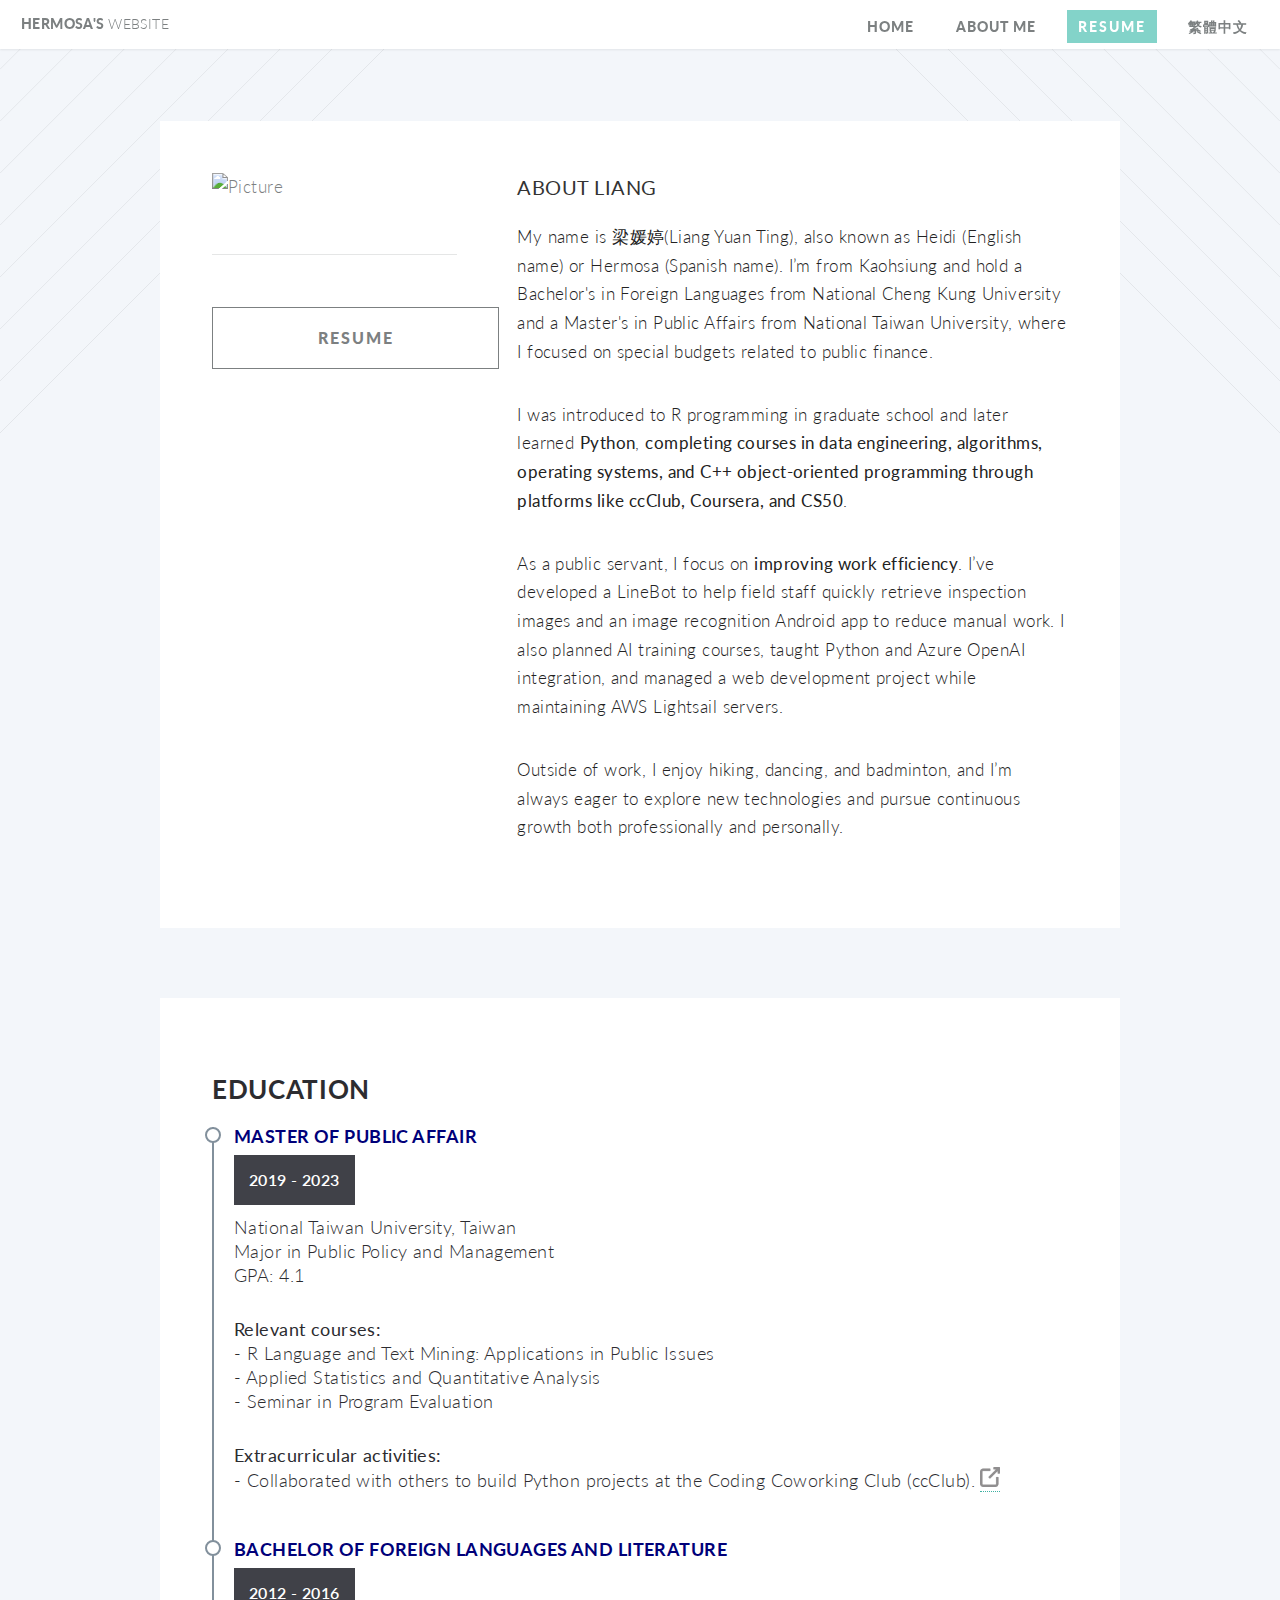
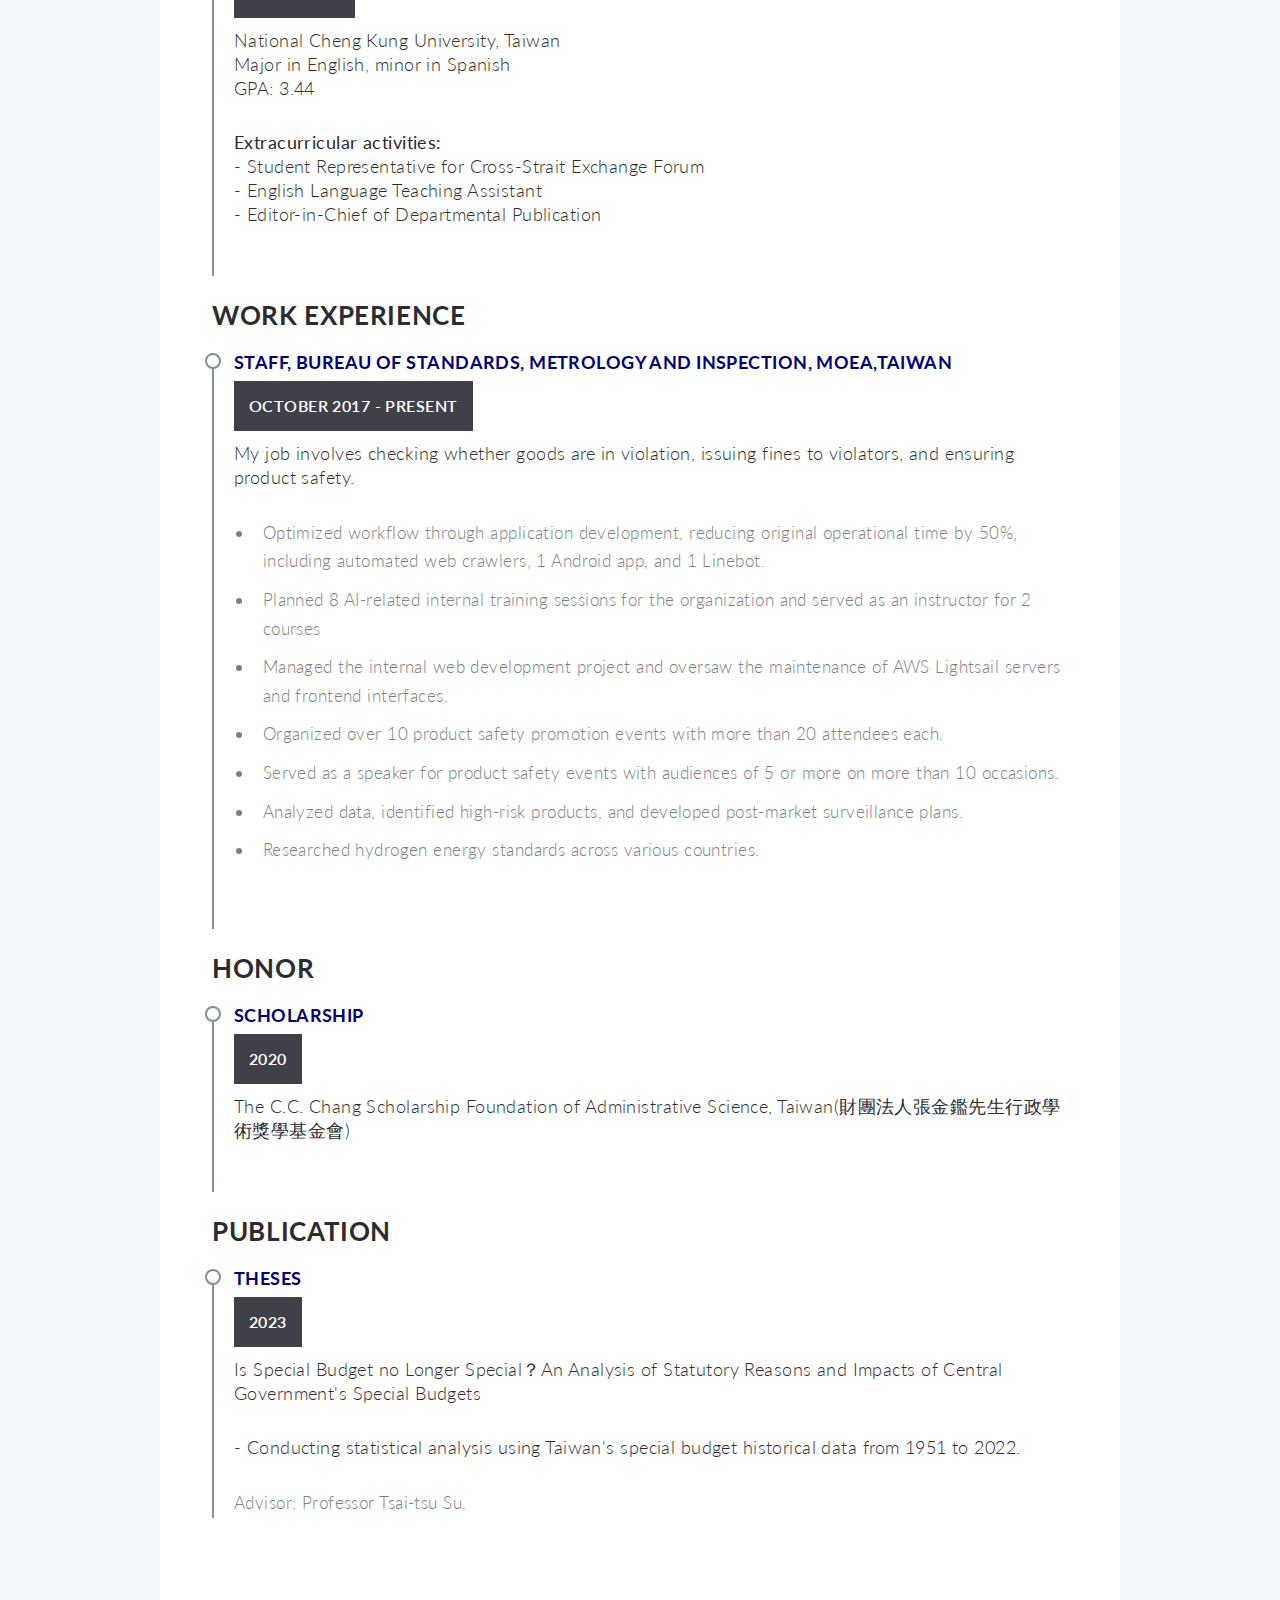
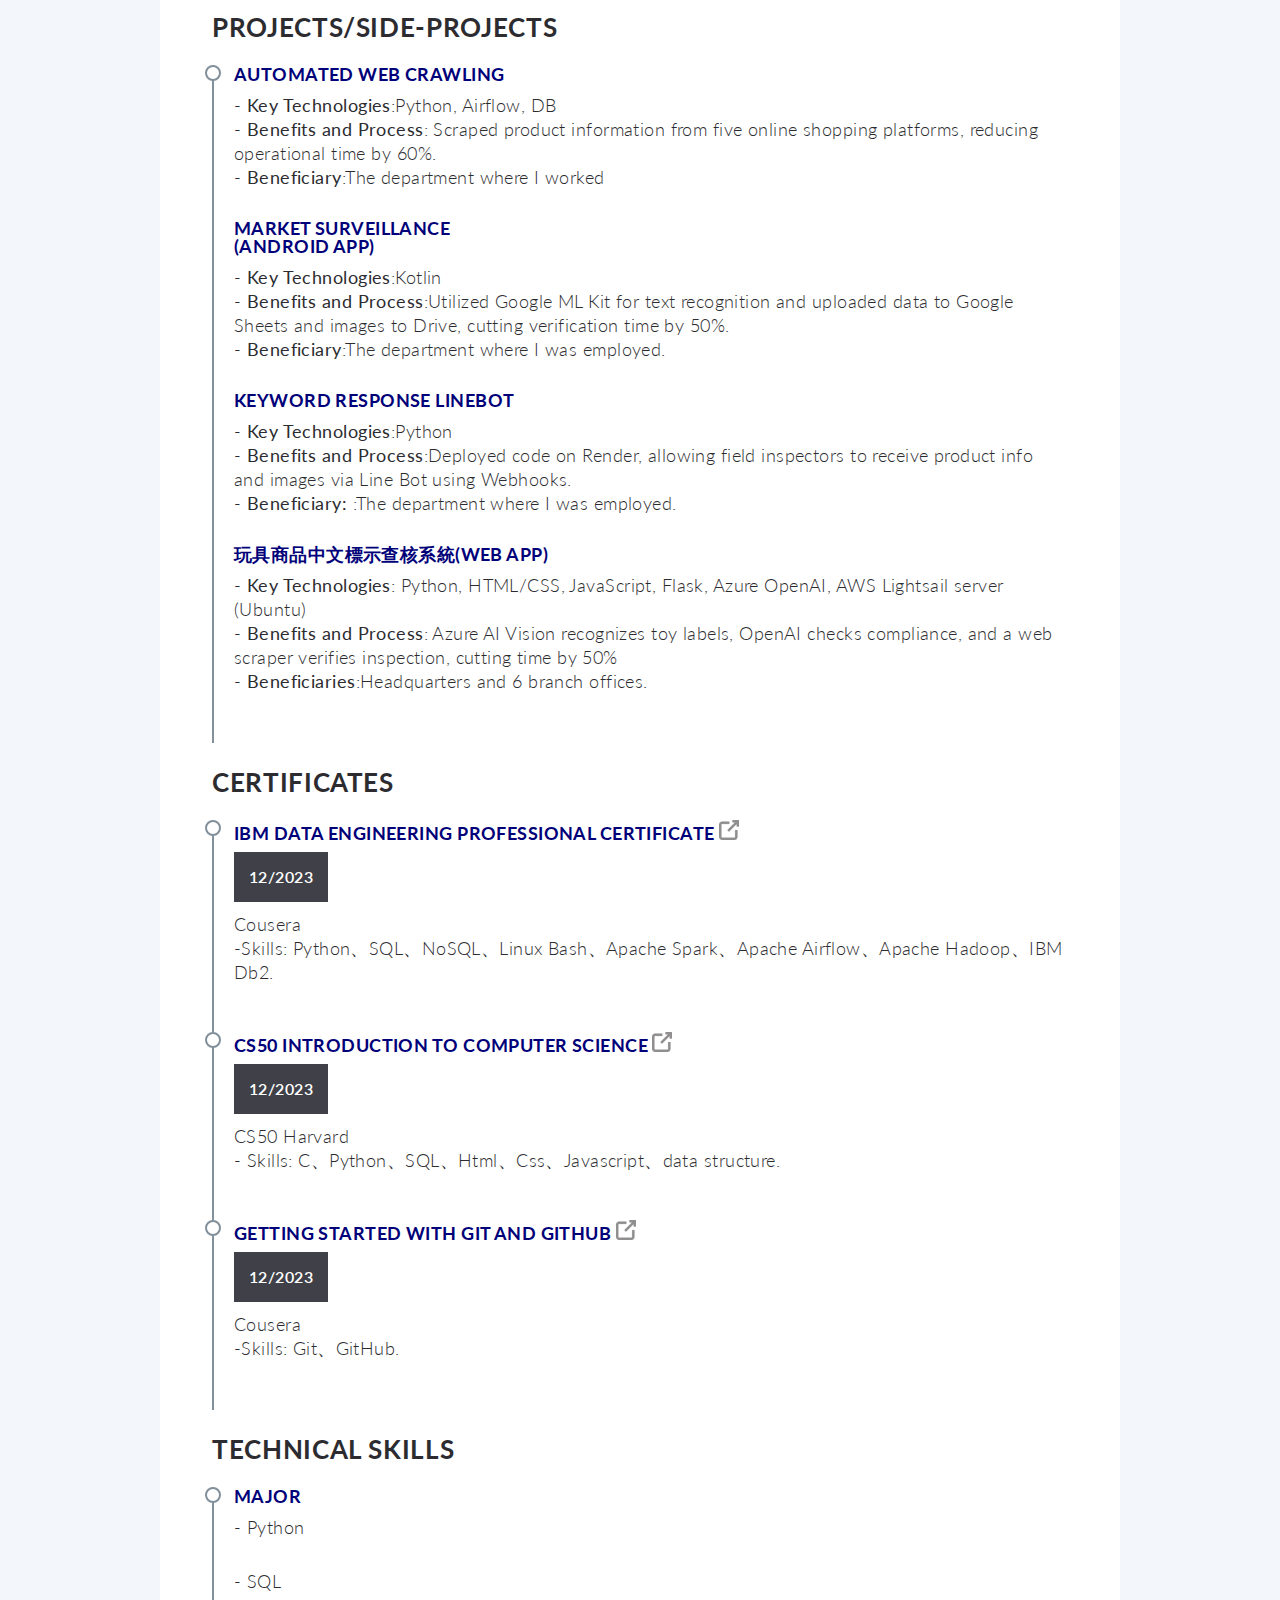
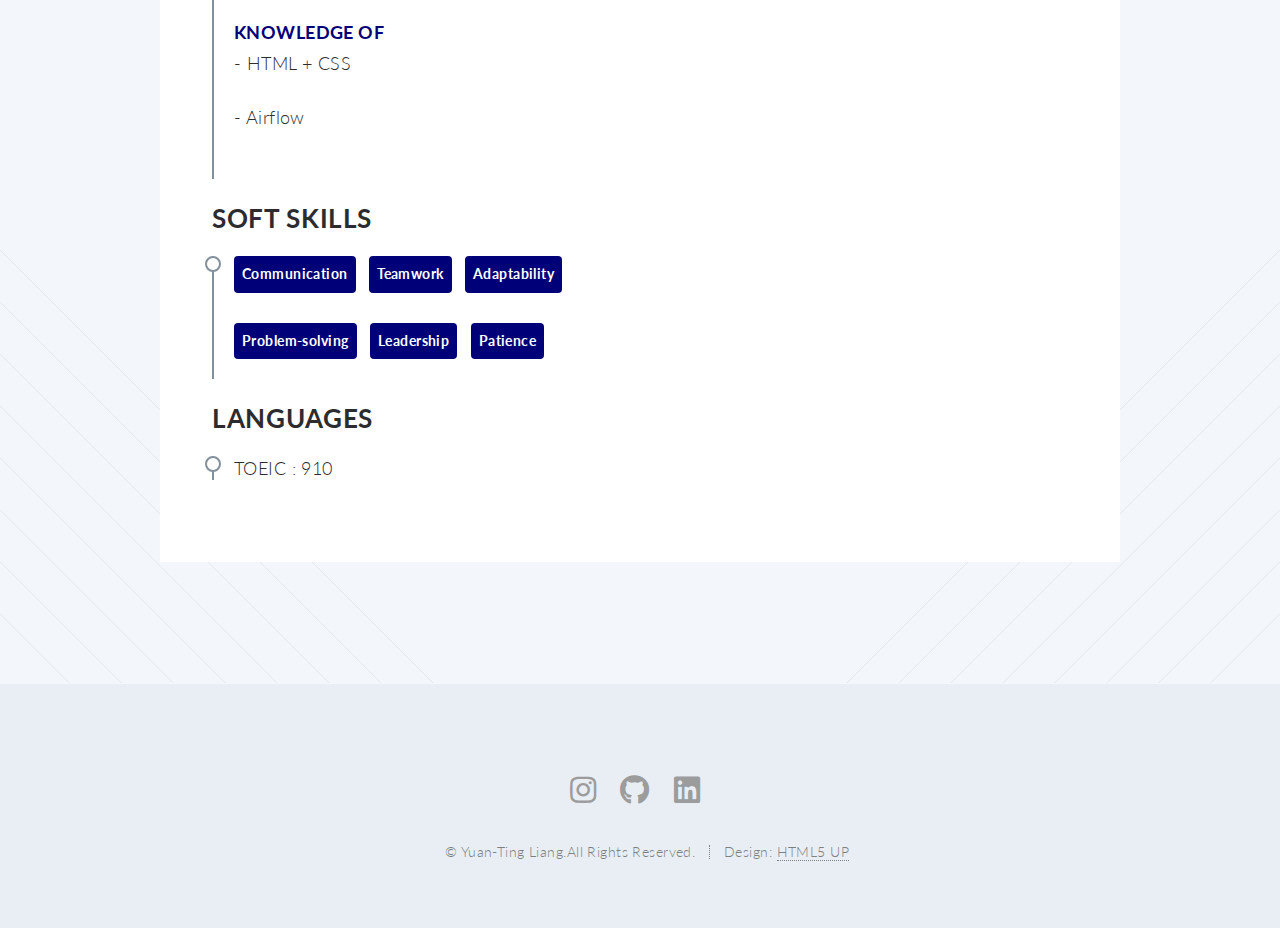
==== about.html @ a243ea82 "Update about.html" ====
<!DOCTYPE HTML>
<!--
	Twenty by HTML5 UP
	html5up.net | @ajlkn
	Free for personal and commercial use under the CCA 3.0 license (html5up.net/license)
-->
<html>
	<head>
		<!-- skill 排版 -->
		<link href="https://cdn.jsdelivr.net/npm/bootstrap@5.2.3/dist/css/bootstrap.min.css" rel="stylesheet" integrity="sha384-rbsA2VBKQhggwzxH7pPCaAqO46MgnOM80zW1RWuH61DGLwZJEdK2Kadq2F9CUG65" crossorigin="anonymous">

		<title>About Me</title>
		<meta charset="utf-8" />
		<meta name="viewport" content="width=device-width, initial-scale=1, user-scalable=no" />
		<link rel="stylesheet" href="css\main.css" />
		<noscript><link rel="stylesheet" href="css\noscript.css" /></noscript>
	</head>
	<body class="left-sidebar is-preload">
		<div id="page-wrapper">

			<!-- Header -->
				<header id="header">
					<h1 id="logo"><a href="index.html">Hermosa's <span>Website</span></a></h1>
					<nav id="nav">
						<ul>
							<li class="current"><a href="index.html">Home</a></li>
							<li class="current"><a href="about.html">About me</a></li>
							<li><a href="https://drive.google.com/file/d/1trZoWwN_gkh9sZywXfhdvN0eL5vQ9eSN/view?usp=sharing" class="button primary">Resume</a></li>
							<li class="current"><a href="about_ch.html">繁體中文</a></li>
						</ul>
					</nav>
				</header>

			<!-- Main -->
				<article id="main">

					<!-- <header class="special container">
						<h2><strong>About Liang</strong></h2>
					</header> -->

					<!-- One -->
						<section class="wrapper style4 container">

							<div class="row gtr-150">
								<div class="col-4 col-12-narrower">

									<!-- Sidebar -->
										<div class="sidebar">
											<section>
												<img src="../images/profile_pic_113.jpg" alt="Picture" style="max-width: 100%; max-height: 500px;">

											</section>

											<section>

												<header>
													<h3>
													<a href="https://drive.google.com/file/d/1trZoWwN_gkh9sZywXfhdvN0eL5vQ9eSN/view?usp=sharing" class="button fit scrolly">Resume</a></h3>
												</header>

											</section>
										</div>

								</div>
								<div class="col-8 col-12-narrower imp-narrower">

									<!-- Content -->
										<div class="content">
											<section>

												<header>
													<h3 style="color: #333;"><strong>About Liang</strong></h3>
												</header>
												<p style="color: #222;">My name is 梁媛婷(Liang Yuan Ting), also known as Heidi (English name) or Hermosa (Spanish name). I’m from Kaohsiung and hold a Bachelor's in Foreign Languages from National Cheng Kung University and a Master's in Public Affairs from National Taiwan University, where I focused on special budgets related to public finance.</p>

    												<p style="color: #222;">I was introduced to R programming in graduate school and later learned <b>Python</b>, <b>completing courses in data engineering, algorithms, operating systems, and C++ object-oriented programming through platforms like ccClub, Coursera, and CS50</b>.</p>

    												<p style="color: #222;">As a public servant, I focus on <b>improving work efficiency</b>. I’ve developed a LineBot to help field staff quickly retrieve inspection images and an image recognition Android app to reduce manual work. I also planned AI training courses, taught Python and Azure OpenAI integration, and managed a web development project while maintaining AWS Lightsail servers.</p>

    												<p style="color: #222;">Outside of work, I enjoy hiking, dancing, and badminton, and I’m always eager to explore new technologies and pursue continuous growth both professionally and personally.</p>
											</section>
										</div>

								</div>
							</div>
						</section>

					<!-- Two -->
					<section class="wrapper style4 container" id="resume">
						<section id="resume" class="resume">
						<div class="container">
							<div class="row">
							   <div class="col-lg-6">
								 <h3 class="resume-title">Education</h3>
								 <div class="resume-item">
								   <h4>Master of Public Affair</h4>
								   <h5>2019 - 2023</h5>
								   <p>National Taiwan University, Taiwan<br>
								   Major in Public Policy and Management<br>
								   GPA: 4.1</p>
								   <p><strong>Relevant courses:</strong><br>
								   - R Language and Text Mining: Applications in Public Issues<br>
								   - Applied Statistics and Quantitative Analysis<br>
								   - Seminar in Program Evaluation<br></p>
								   <p><strong>Extracurricular activities:</strong><br>
									- Collaborated with others to build Python projects at the Coding Coworking Club (ccClub).
									<a href="https://www.youtube.com/watch?v=vKMkvDKEYQc">
										<img src="../images/link.png" alt="link_to_youtube" style="width: 20px; opacity: 0.5;">
									</a>

									</p>
								 </div>
								 <div class="resume-item">
								   <h4>Bachelor of Foreign Languages and Literature</h4>
								   <h5>2012 - 2016</h5>
								   <p>National Cheng Kung University, Taiwan<br>
								   Major in English, minor in Spanish<br>
								   GPA: 3.44</p>
								   <p><strong>Extracurricular activities:</strong><br>
									- Student Representative for Cross-Strait Exchange Forum<br>
									- English Language Teaching Assistant <br>
									- Editor-in-Chief of Departmental Publication<br></p>
								 </div>

								 <h3 class="resume-title">Work Experience</h3>
								 <div class="resume-item pb-0">
								   <h4>Staff, Bureau of Standards, Metrology and Inspection, MOEA,Taiwan</h4>
								   <h5>October 2017 - Present</h5>
								   <p>My job involves checking whether goods are in violation, issuing fines to violators, and ensuring product safety.</p>
								   <p>
								   <ul>
									 <li>Optimized workflow through application development, reducing original operational time by 50%, including automated web crawlers, 1 Android app, and 1 Linebot.</li>
									 <li>Planned 8 AI-related internal training sessions for the organization and served as an instructor for 2 courses</li>
									 <li>Managed the internal web development project and oversaw the maintenance of AWS Lightsail servers and frontend interfaces.</li>
									 <li>Organized over 10 product safety promotion events with more than 20 attendees each.</li>
									 <li>Served as a speaker for product safety events with audiences of 5 or more on more than 10 occasions.</li>
									 <li>Analyzed data, identified high-risk products, and developed post-market surveillance plans.</li>
									 <li>Researched hydrogen energy standards across various countries.</li>
								   </ul>
									</p>
								 </div>

								   <h3 class="resume-title">Honor</h3>
								   <div class="resume-item">
									 <h4>Scholarship</h4>
									 <h5>2020</h5>
									 <p>The C.C. Chang Scholarship Foundation of Administrative Science, Taiwan(財團法人張金鑑先生行政學術獎學基金會)</p>
								   </div>

								   <h3 class="resume-title">Publication</h3>
								   <div class="resume-item">
									 <h4>Theses</h4>
									 <h5>2023</h5>
									 <p><i></i> Is Special Budget no Longer Special？An Analysis of Statutory Reasons and Impacts of Central Government's Special Budgets</i></p>
									 <p>- Conducting statistical analysis using Taiwan's special budget historical data from 1951 to 2022.
									  <p></p>
									  Advisor: Professor Tsai-tsu Su.
									 </p>
								   </div>

								<!-- right side -->
							   </div>
							   <div class="col-lg-6">
								<h3 class="resume-title">Projects/Side-Projects</h3>
								<div class="resume-item pb-0">
								<!-- project 1 -->
								<h4>Automated Web Crawling</h4>
								<p>- <strong>Key Technologies</strong>:Python, Airflow, DB
									<br>- <strong>Benefits and Process</strong>: Scraped product information from five online shopping platforms, reducing operational time by 60%.</br>
									- <strong>Beneficiary</strong>:The department where I worked</p>
								 <!-- project 2 -->
								<h4>Market Surveillance<br>(Android App)</h4>
								<p>- <strong>Key Technologies</strong>:Kotlin
									<br>- <strong>Benefits and Process</strong>:Utilized Google ML Kit for text recognition and uploaded data to Google Sheets and images to Drive, cutting verification time by 50%.</br>
									- <strong>Beneficiary</strong>:The department where I was employed.</p>
								 <!-- project 3 -->
								<h4>Keyword Response LineBot</h4>
								<p>- <strong>Key Technologies</strong>:Python
									<br>- <strong>Benefits and Process</strong>:Deployed code on Render, allowing field inspectors to receive product info and images via Line Bot using Webhooks.</br>
									- <strong>Beneficiary: </strong>:The department where I was employed.</p>
								 <!-- project 4 -->
								<h4>玩具商品中文標示查核系統(Web App)</h4>
								<p>- <strong>Key Technologies</strong>: Python, HTML/CSS, JavaScript, Flask, Azure OpenAI, AWS Lightsail server (Ubuntu)
								 <br>- <strong>Benefits and Process</strong>: Azure AI Vision recognizes toy labels, OpenAI checks compliance, and a web scraper verifies inspection, cutting time by 50%</br>
								 - <strong>Beneficiaries</strong>:Headquarters and 6 branch offices.</p>
								</div>


								<h3 class="resume-title">Certificates</h3>
								 	<div class="resume-item">
								   		<h4>IBM Data Engineering Professional Certificate
											<a href="https://www.coursera.org/account/accomplishments/specialization/FH9XDWDDJLCM">
												<img src="../images/link.png" alt="link_to_certificate" style="width: 20px; opacity: 0.5;">
											</a>
										</h4>
								   		<h5>12/2023</h5>
								  		<p>Cousera<br>
								   			-Skills: Python、SQL、NoSQL、Linux Bash、Apache Spark、Apache Airflow、Apache Hadoop、IBM Db2.
										</p>
									</div>
									<div class="resume-item">
										<h4>CS50 Introduction to Computer Science
											<a href="https://certificates.cs50.io/09d9a7a4-7100-4024-a27e-1a8d12f6c8bf.pdf?size=letter">
											<img src="../images/link.png" alt="link_to_certificate" style="width: 20px; opacity: 0.5;">
											</a>
										</h4>
								   		<h5>12/2023</h5>
										<p>CS50 Harvard<br>
								   			- Skills: C、Python、SQL、Html、Css、Javascript、data structure.
										</p>
									</div>
									<div class="resume-item">
										<h4>Getting Started with Git and GitHub
											<a href="https://www.coursera.org/account/accomplishments/certificate/J5UL6VPYEXSR">
											<img src="../images/link.png" alt="link_to_certificate" style="width: 20px; opacity: 0.5;">
											</a>
										</h4>
								   		<h5>12/2023</h5>
								   		<p>Cousera<br>
								   			-Skills: Git、GitHub.
										</p>
									</div>


								 <h3 class="resume-title">TECHNICAL SKILLS</h3>
								 <div class="resume-item">
									<h4>Major</h4>
								   	<p>- Python </p>
									<p>- SQL </p>
									<h4>knowledge of </h4>
									<p>- HTML + CSS </p>
									<p>- Airflow </p>
<!-- 								   <p></p>
								   <p><strong>Python</strong></p>

								   <div class="progress">
									 <div class="progress-bar progress-bar-theme" role="progressbar" aria-valuenow="90" aria-valuemin="0" aria-valuemax="100" style="width: 90%;background-color:#000079;">
									   <span>90% Complete</span>
									 </div>
								   </div>
								   <p></p>
								   <p><strong>SQL</strong></p>

								   <div class="progress">
									 <div class="progress-bar progress-bar-theme" role="progressbar" aria-valuenow="80" aria-valuemin="0" aria-valuemax="100" style="width: 80%;background-color:#000079;">
									   <span >80% Complete</span>
									 </div>
								   </div>
								   <p></p>
								   <p><strong>HTML + CSS</strong></p>
								   <div class="progress">
									 <div class="progress-bar progress-bar-theme" role="progressbar" aria-valuenow="60" aria-valuemin="0" aria-valuemax="100" style="width: 60%;background-color:#000079;">
									   <span >60% Complete</span>
									 </div>
								   </div> -->
								 </div>

								 <h3 class="resume-title">SOFT SKILLS</h3>
								 <div class="resume-item">

									<div>
										<span class="trait-tag">Communication</span>
										<span class="trait-tag">Teamwork</span>
										<span class="trait-tag">Adaptability</span>
										<p></p>
										<span class="trait-tag">Problem-solving</span>
										<span class="trait-tag">Leadership</span>
										<span class="trait-tag">Patience</span>
									  </div>
								</div>

								<h3 class="resume-title">Languages</h3>
								<div class="resume-item">


										<p>TOEIC : 910</p>

								 </div>
							 </div>
						   </div>
					</section>
				</section>
				</article>

			<!-- Footer -->
			<footer id="footer">
				<i class="fab fa-square-instagram" style="color: #B197FC;"></i>
				<ul class="icons">
					<li><a href="#" class="icon brands fa-instagram"><span class="label">Instagram</span></a></li>
					<li><a href="https://github.com/micky2428" class="icon brands fa-github"><span class="label">Github</span></a></li>
					<li><a href="https://www.linkedin.com/in/yuan-ting-liang-b96549268/" class="icon brands fa-linkedin"><span class="label">Linkedin</span></a></li>

				</ul>

				<ul class="copyright">
					<li>&copy; Yuan-Ting Liang.All Rights Reserved.</li><li>Design: <a href="http://html5up.net">HTML5 UP</a></li>
				</ul>

			</footer>

		</div>

		<!-- Scripts -->
			<script src="../js/jquery.min.js"></script>
			<script src="../js/jquery.dropotron.min.js"></script>
			<script src="../js/jquery.scrolly.min.js"></script>
			<script src="../js/jquery.scrollgress.min.js"></script>
			<script src="../js/jquery.scrollex.min.js"></script>
			<script src="../js/browser.min.js"></script>
			<script src="../js/breakpoints.min.js"></script>
			<script src="../js/util.js"></script>
			<script src="../js/main.js"></script>

	</body>
</html>
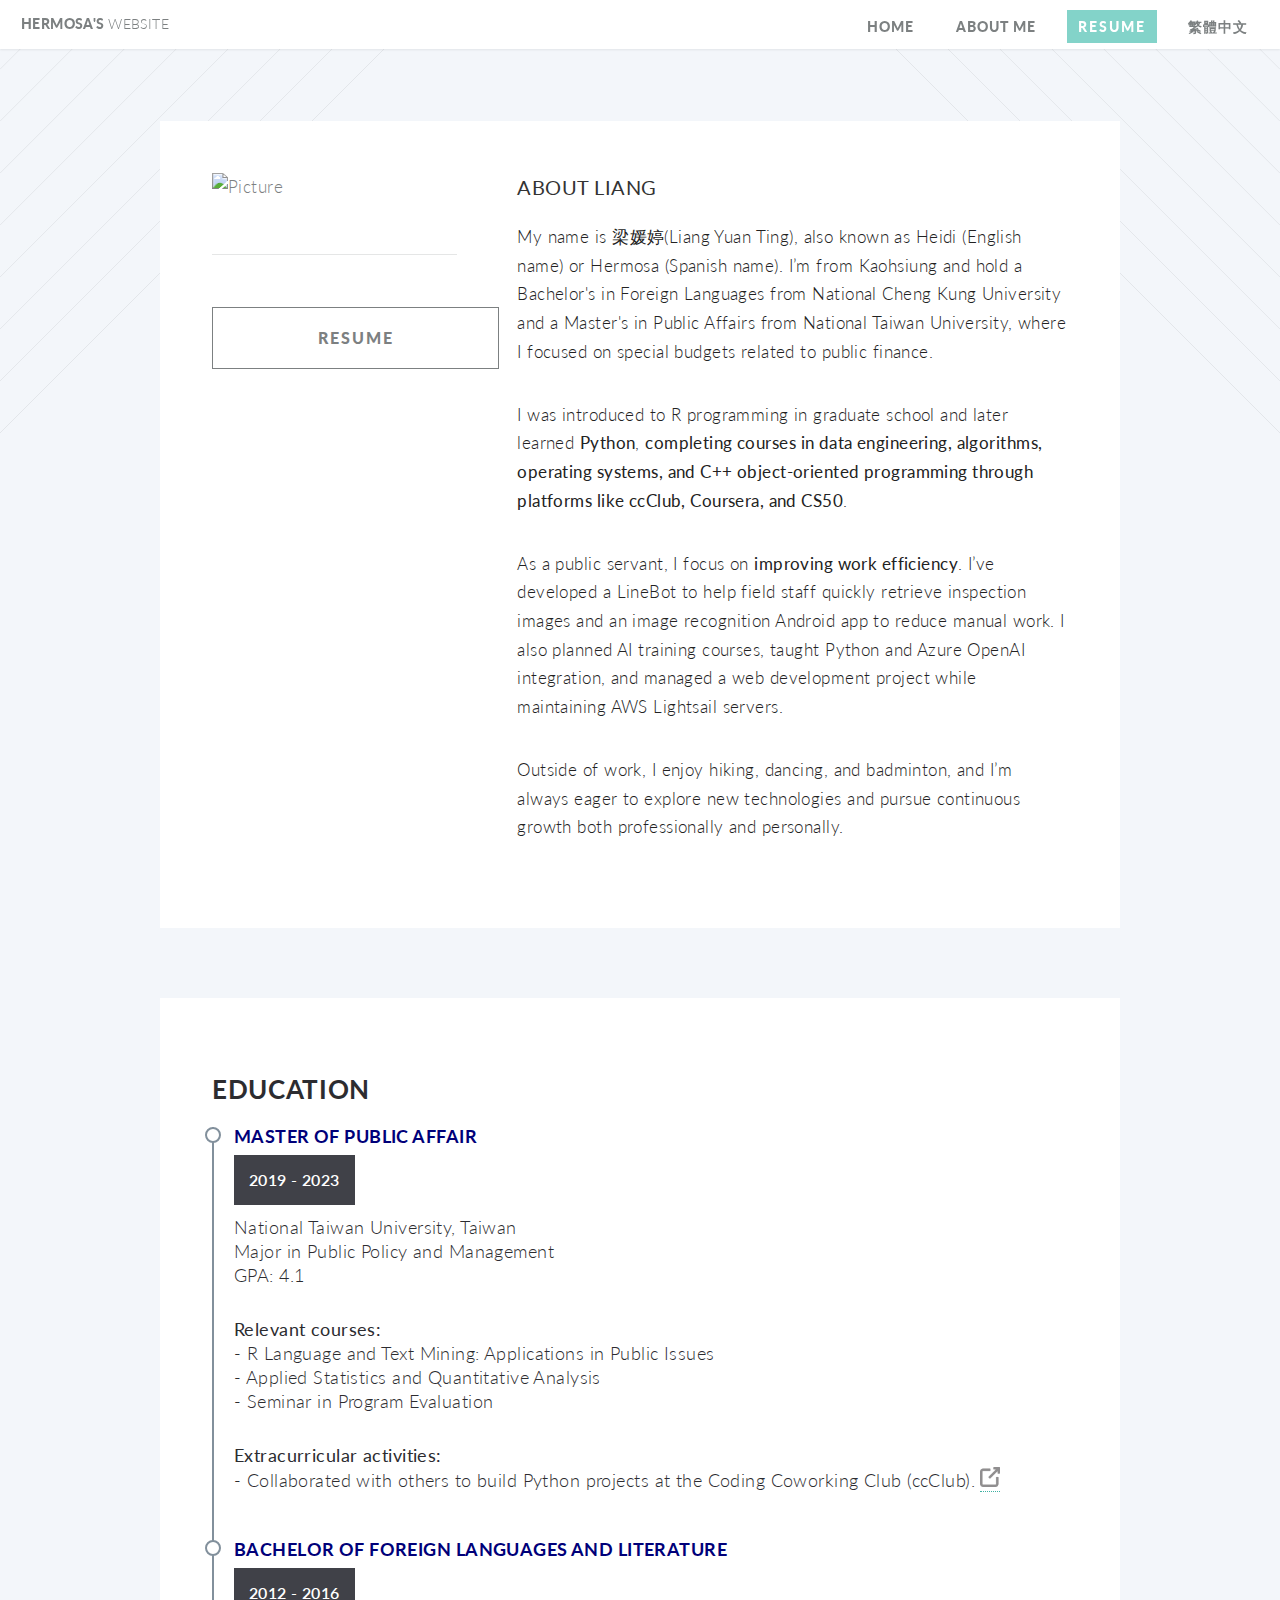
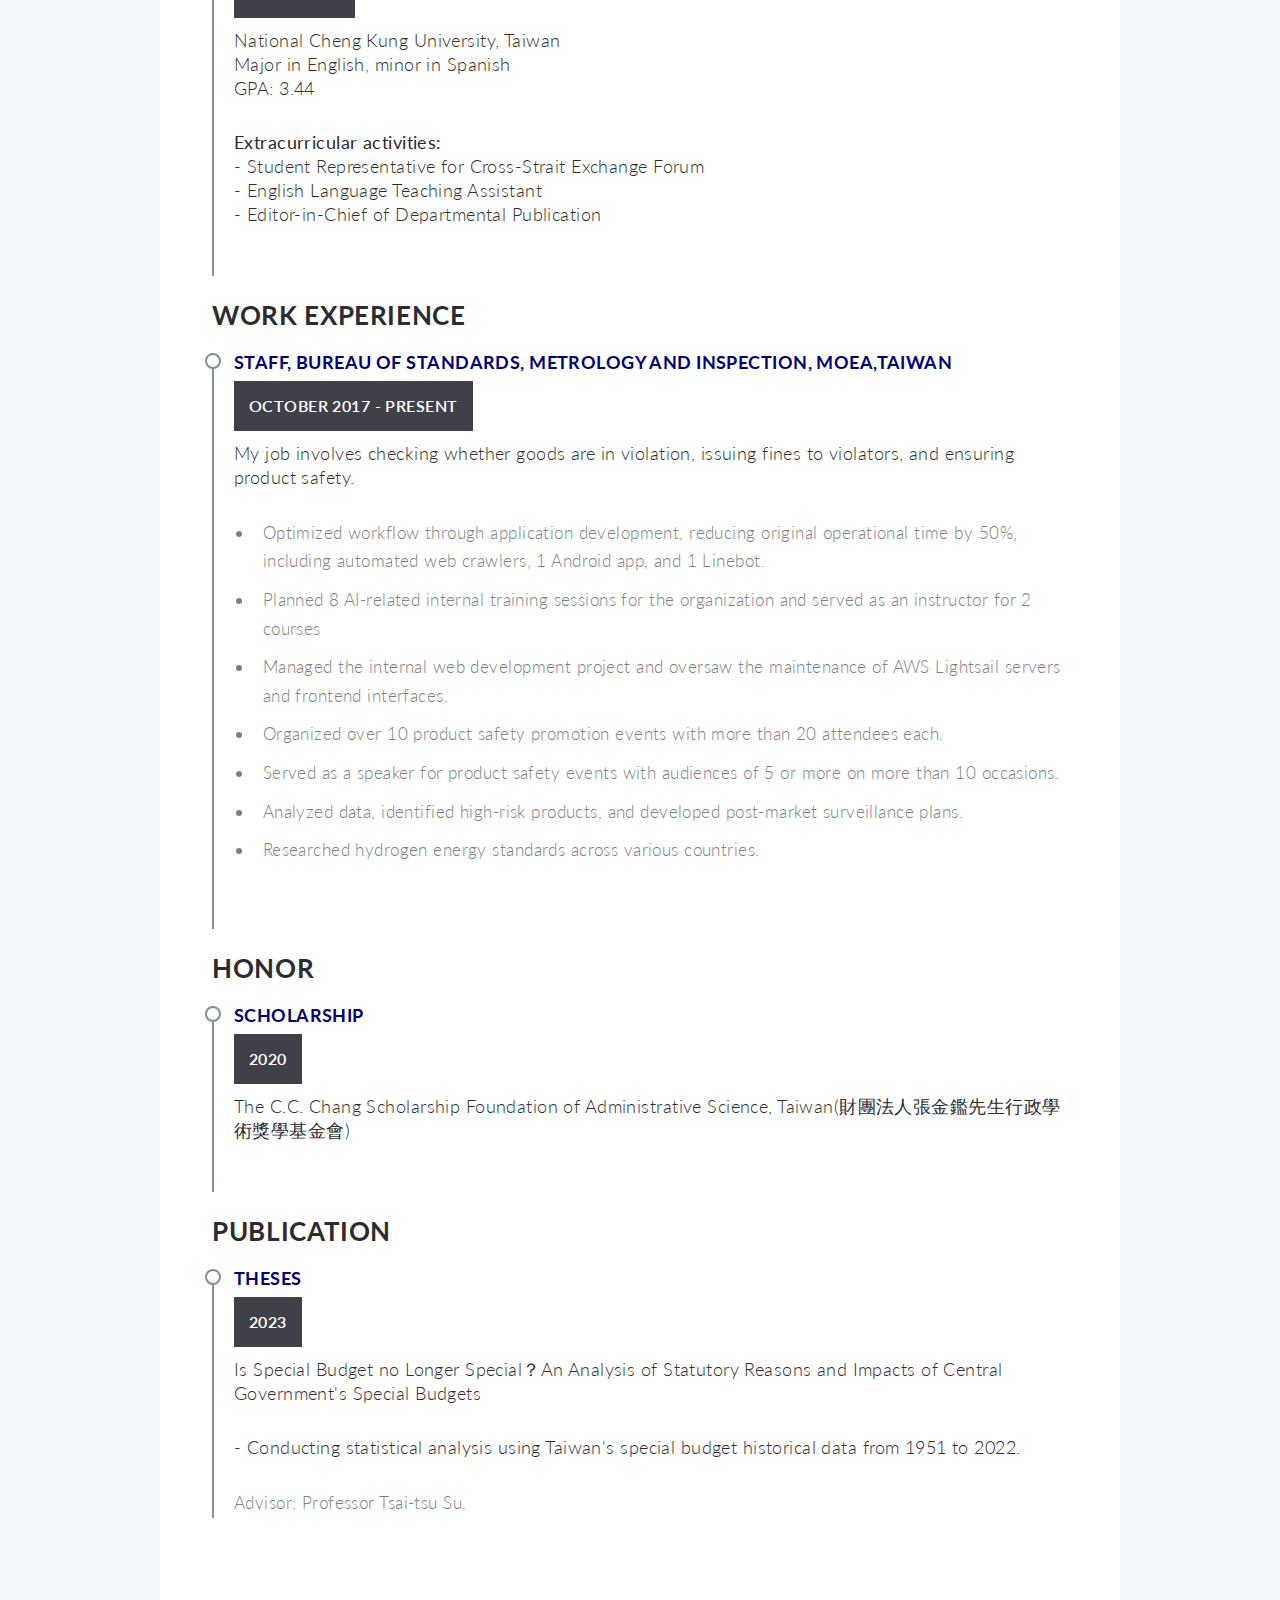
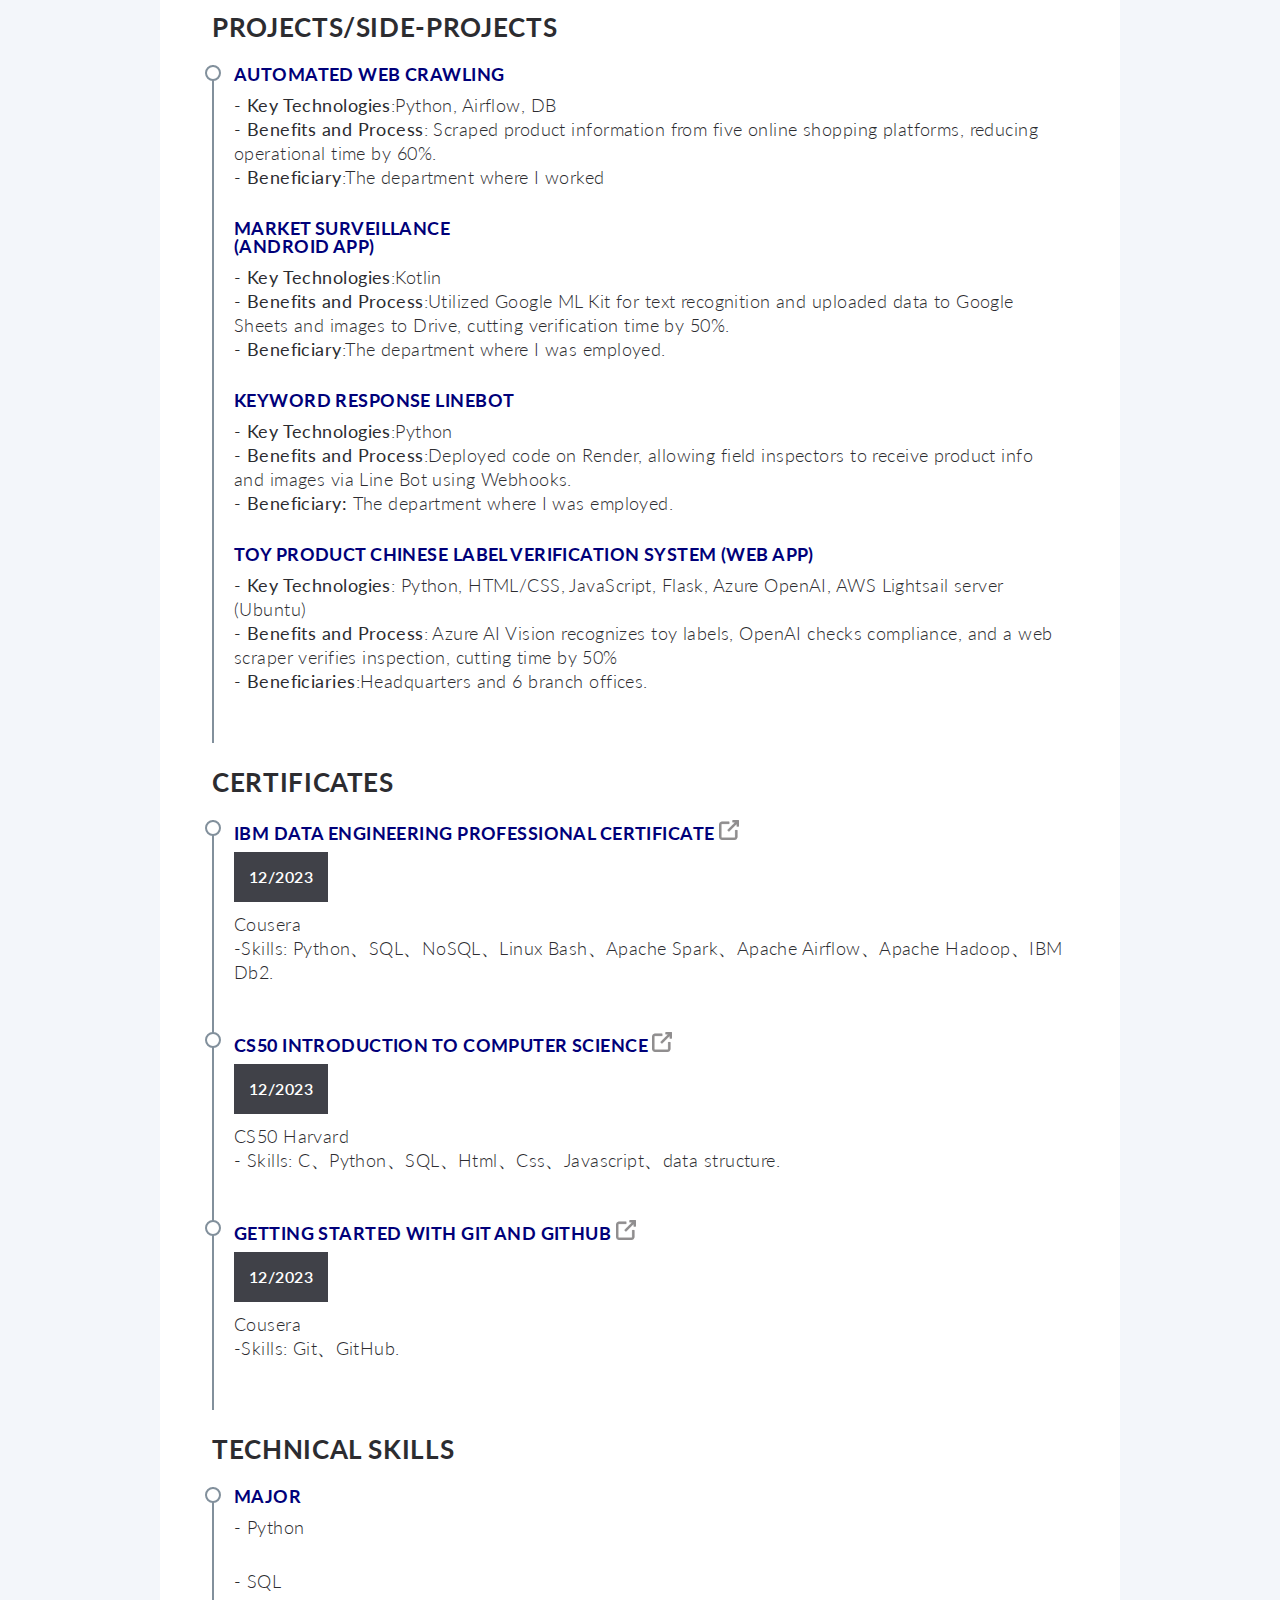
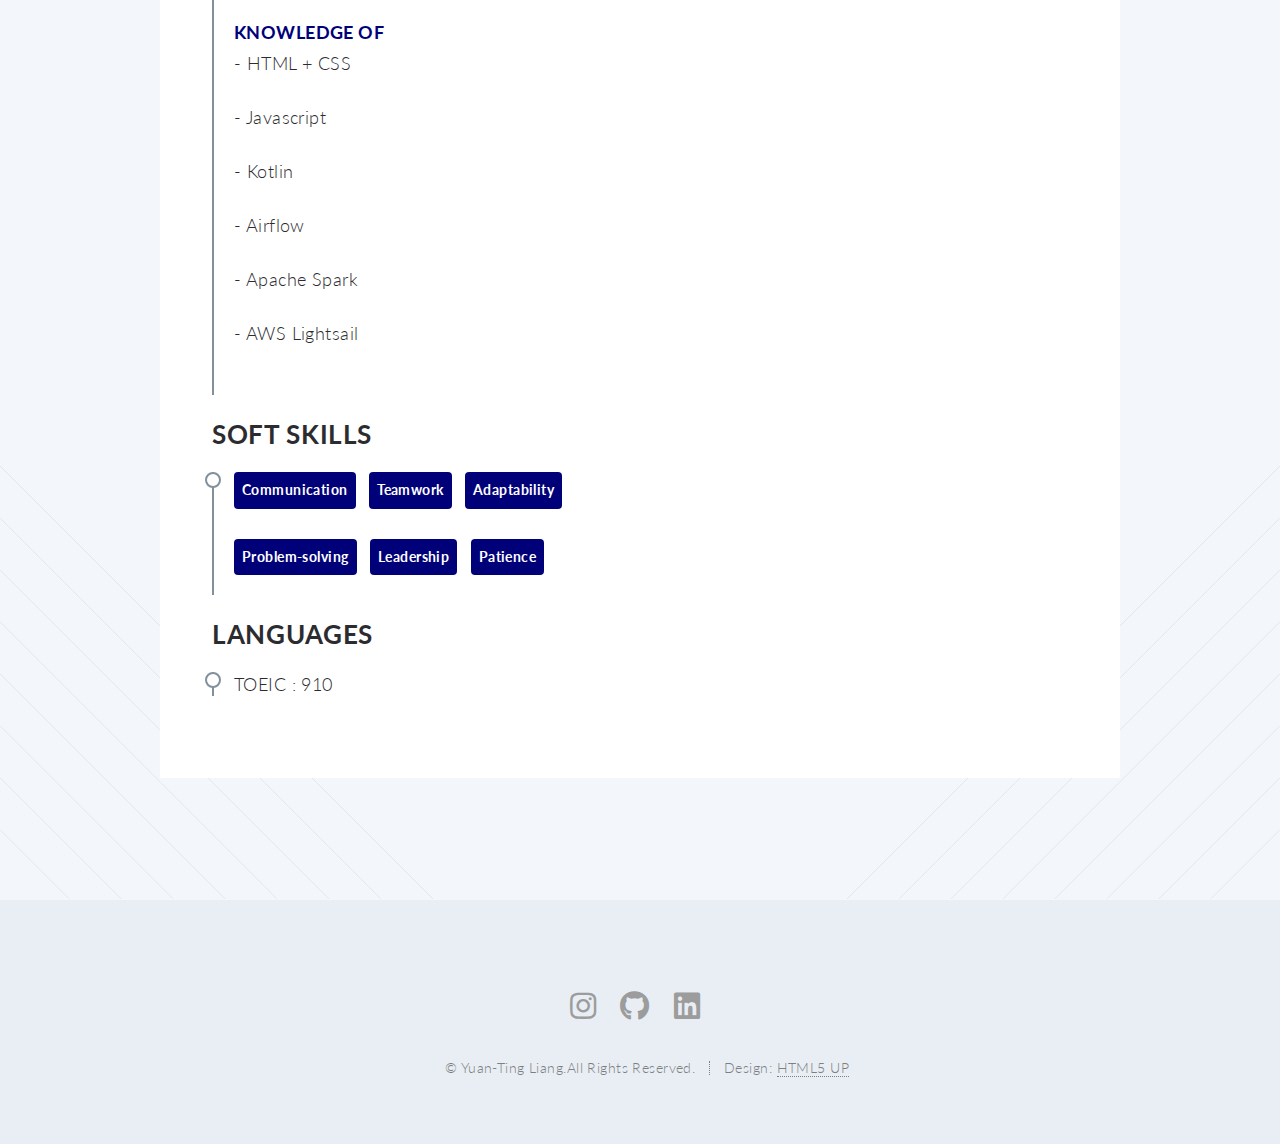
==== commit 0b625aab: "Update about.html" ====
--- a/about.html
+++ b/about.html
@@ -177,9 +177,9 @@
 								<h4>Keyword Response LineBot</h4>
 								<p>- <strong>Key Technologies</strong>:Python
 									<br>- <strong>Benefits and Process</strong>:Deployed code on Render, allowing field inspectors to receive product info and images via Line Bot using Webhooks.</br>
-									- <strong>Beneficiary: </strong>:The department where I was employed.</p>
+									- <strong>Beneficiary: </strong>The department where I was employed.</p>
 								 <!-- project 4 -->
-								<h4>玩具商品中文標示查核系統(Web App)</h4>
+								<h4>Toy Product Chinese Label Verification System (Web App)</h4>
 								<p>- <strong>Key Technologies</strong>: Python, HTML/CSS, JavaScript, Flask, Azure OpenAI, AWS Lightsail server (Ubuntu)
 								 <br>- <strong>Benefits and Process</strong>: Azure AI Vision recognizes toy labels, OpenAI checks compliance, and a web scraper verifies inspection, cutting time by 50%</br>
 								 - <strong>Beneficiaries</strong>:Headquarters and 6 branch offices.</p>
@@ -227,9 +227,14 @@
 									<h4>Major</h4>
 								   	<p>- Python </p>
 									<p>- SQL </p>
+									 
 									<h4>knowledge of </h4>
 									<p>- HTML + CSS </p>
+									<p>- Javascript </p>
+									<p>- Kotlin </p>
 									<p>- Airflow </p>
+									<p>- Apache Spark </p>
+									<p>- AWS Lightsail </p>
 <!-- 								   <p></p>
 								   <p><strong>Python</strong></p>
 
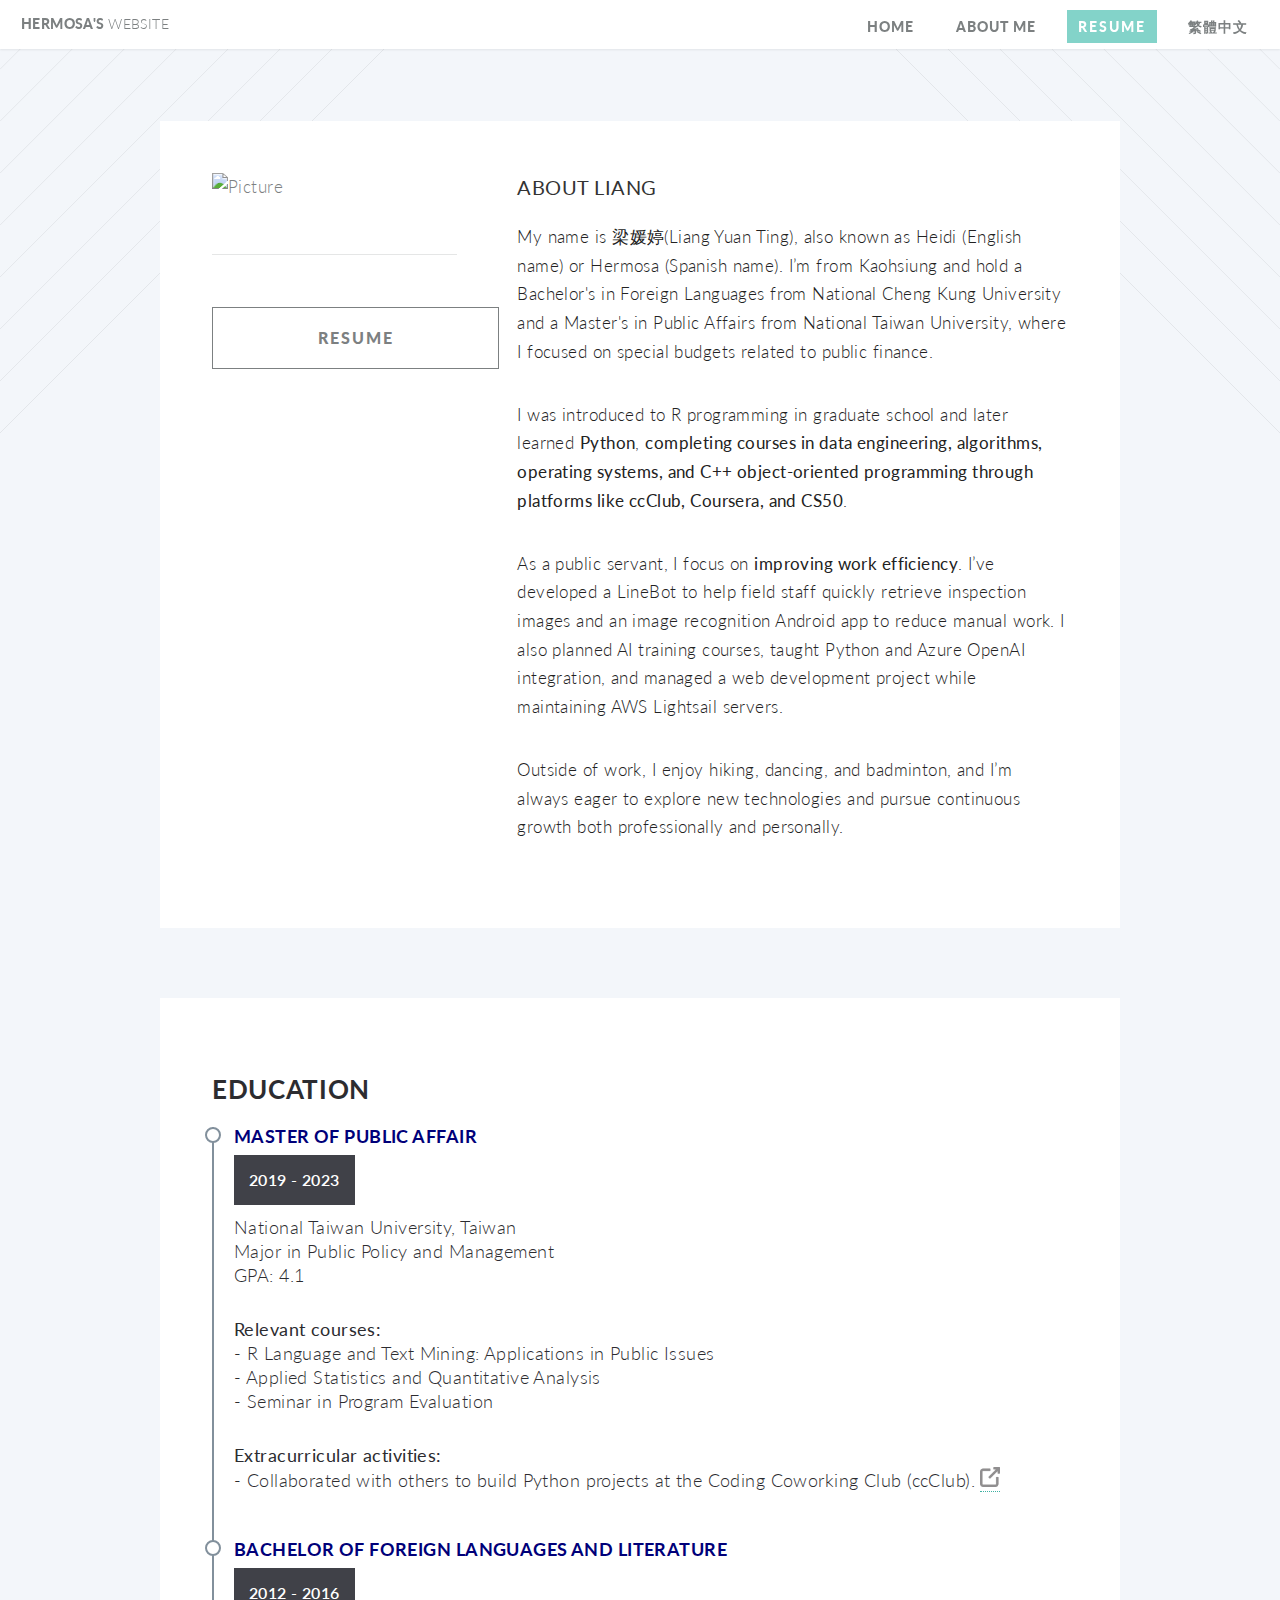
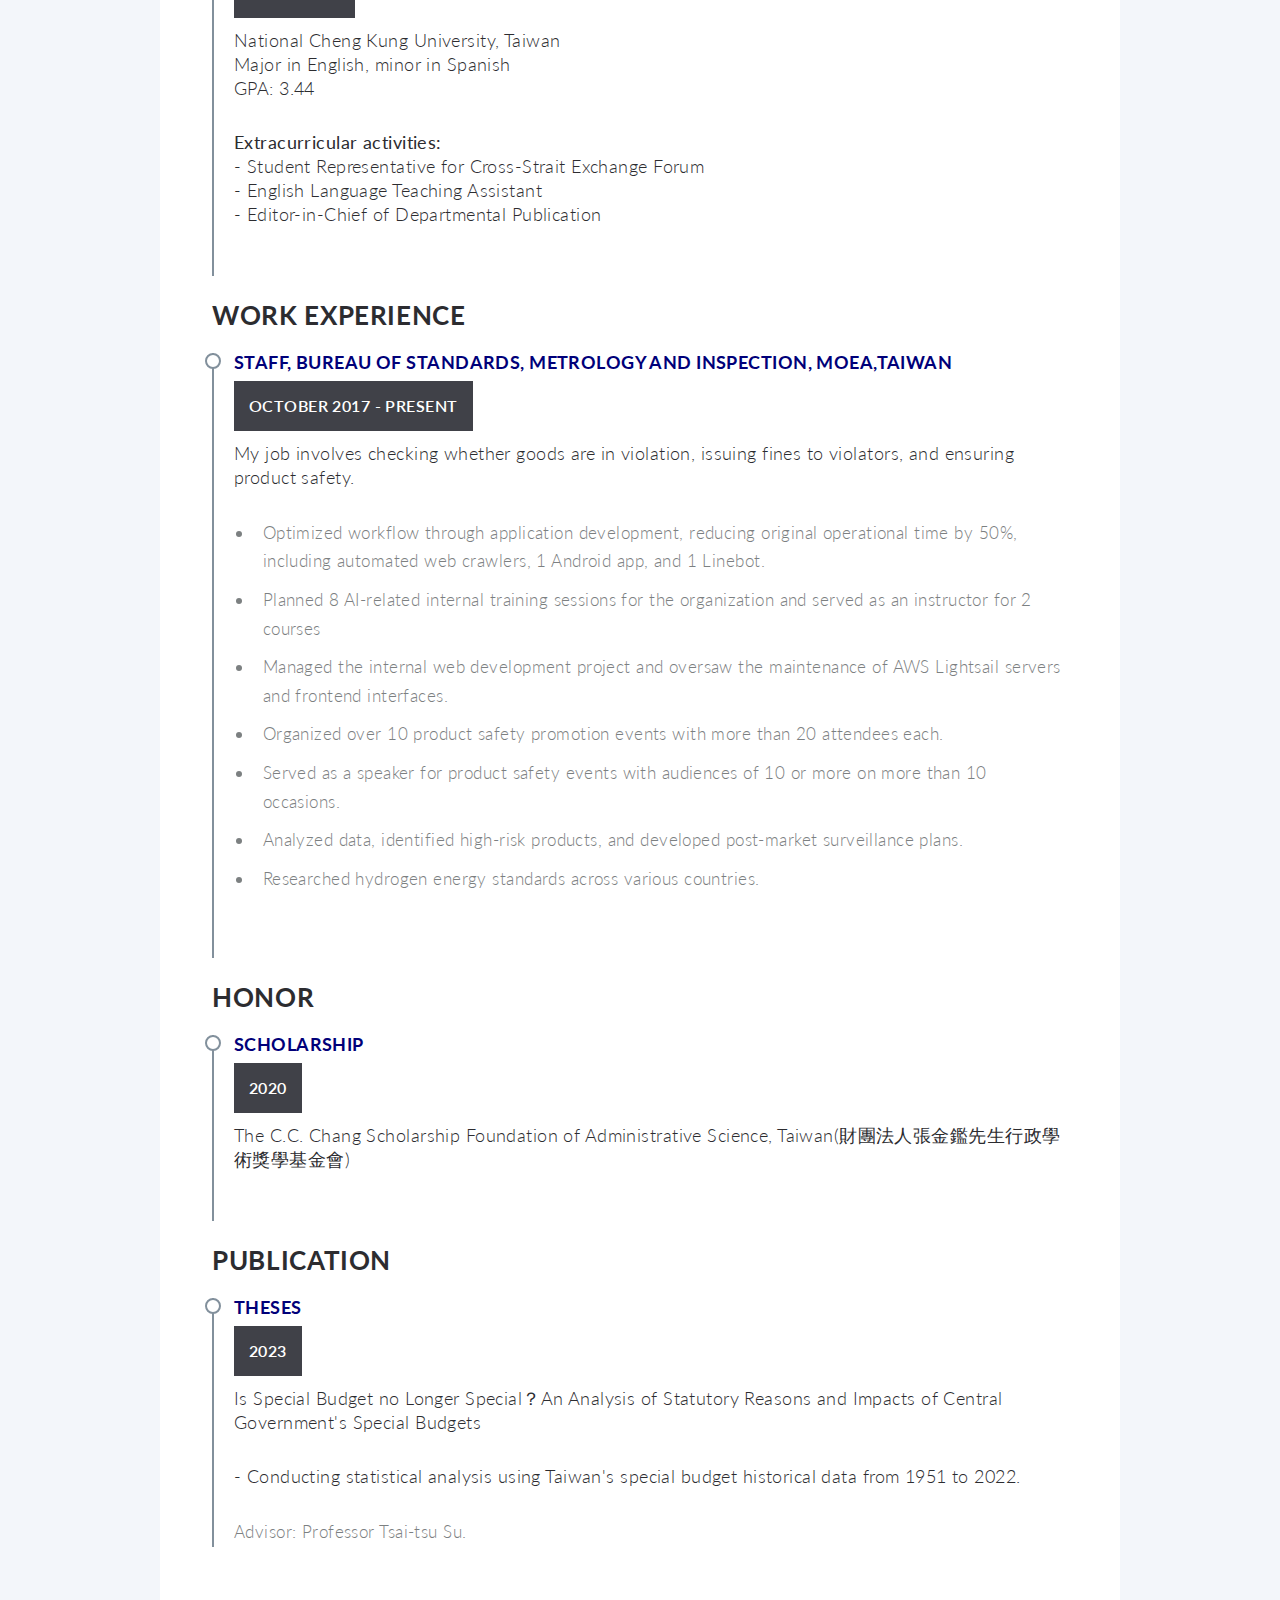
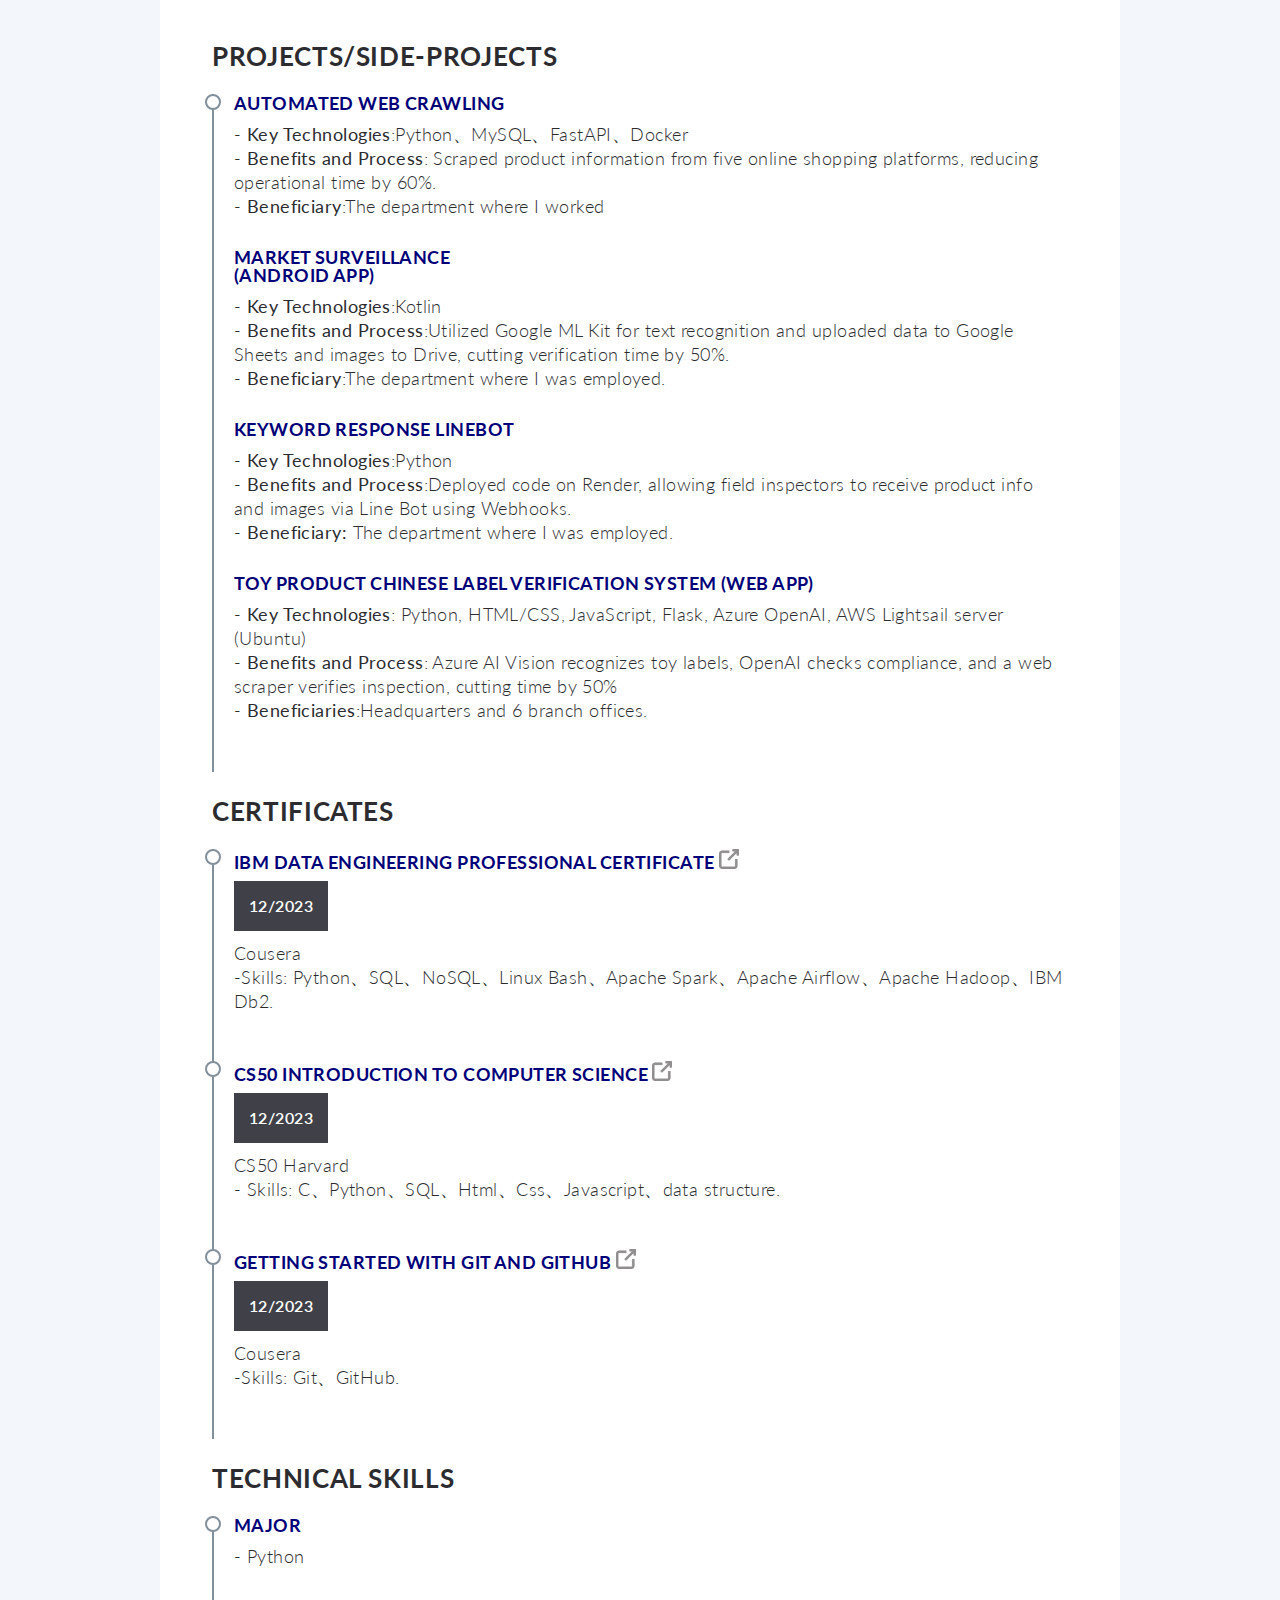
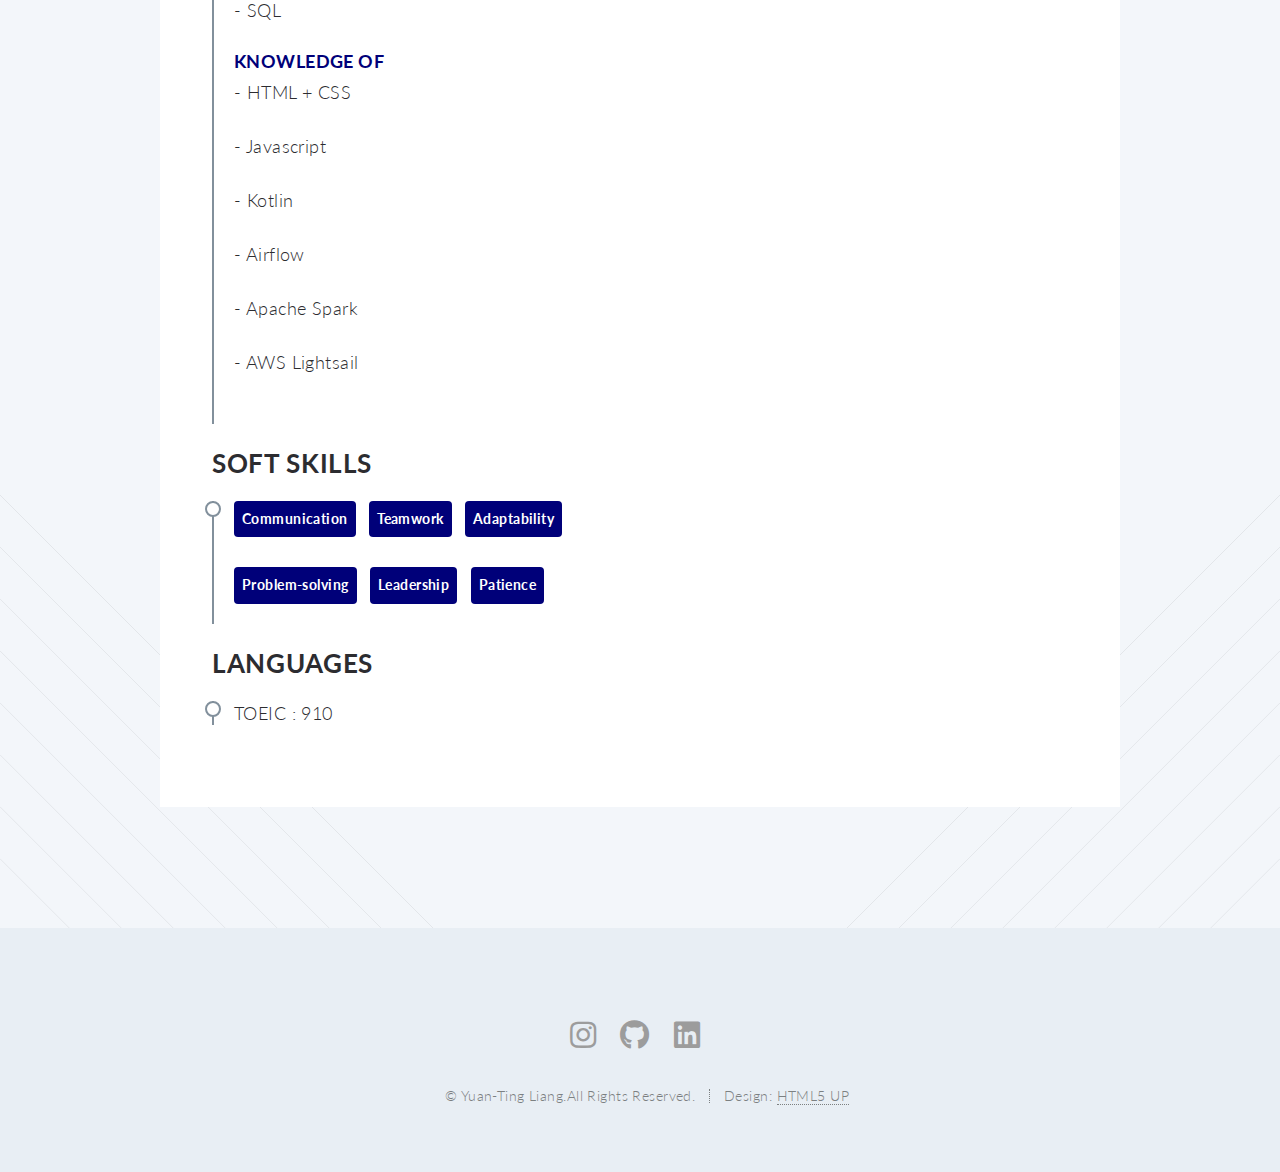
==== commit 71833a82: "Update about.html" ====
--- a/about.html
+++ b/about.html
@@ -25,7 +25,7 @@
 						<ul>
 							<li class="current"><a href="index.html">Home</a></li>
 							<li class="current"><a href="about.html">About me</a></li>
-							<li><a href="https://drive.google.com/file/d/1trZoWwN_gkh9sZywXfhdvN0eL5vQ9eSN/view?usp=sharing" class="button primary">Resume</a></li>
+							<li><a href="https://drive.google.com/file/d/19hqdn1bqqsyasBTtTMrqC7W2chN87PT1/view?usp=sharing" class="button primary">Resume</a></li>
 							<li class="current"><a href="about_ch.html">繁體中文</a></li>
 						</ul>
 					</nav>
@@ -55,7 +55,7 @@
 
 												<header>
 													<h3>
-													<a href="https://drive.google.com/file/d/1trZoWwN_gkh9sZywXfhdvN0eL5vQ9eSN/view?usp=sharing" class="button fit scrolly">Resume</a></h3>
+													<a href="https://drive.google.com/file/d/19hqdn1bqqsyasBTtTMrqC7W2chN87PT1/view?usp=sharing" class="button fit scrolly">Resume</a></h3>
 												</header>
 
 											</section>
@@ -133,7 +133,7 @@
 									 <li>Planned 8 AI-related internal training sessions for the organization and served as an instructor for 2 courses</li>
 									 <li>Managed the internal web development project and oversaw the maintenance of AWS Lightsail servers and frontend interfaces.</li>
 									 <li>Organized over 10 product safety promotion events with more than 20 attendees each.</li>
-									 <li>Served as a speaker for product safety events with audiences of 5 or more on more than 10 occasions.</li>
+									 <li>Served as a speaker for product safety events with audiences of 10 or more on more than 10 occasions.</li>
 									 <li>Analyzed data, identified high-risk products, and developed post-market surveillance plans.</li>
 									 <li>Researched hydrogen energy standards across various countries.</li>
 								   </ul>
@@ -164,8 +164,8 @@
 								<h3 class="resume-title">Projects/Side-Projects</h3>
 								<div class="resume-item pb-0">
 								<!-- project 1 -->
-								<h4>Automated Web Crawling</h4>
-								<p>- <strong>Key Technologies</strong>:Python, Airflow, DB
+								<h4><a href="https://github.com/micky2428/Automated-Web-Crawler">Automated Web Crawling</h4>
+								<p>- <strong>Key Technologies</strong>:Python、MySQL、FastAPI、Docker
 									<br>- <strong>Benefits and Process</strong>: Scraped product information from five online shopping platforms, reducing operational time by 60%.</br>
 									- <strong>Beneficiary</strong>:The department where I worked</p>
 								 <!-- project 2 -->
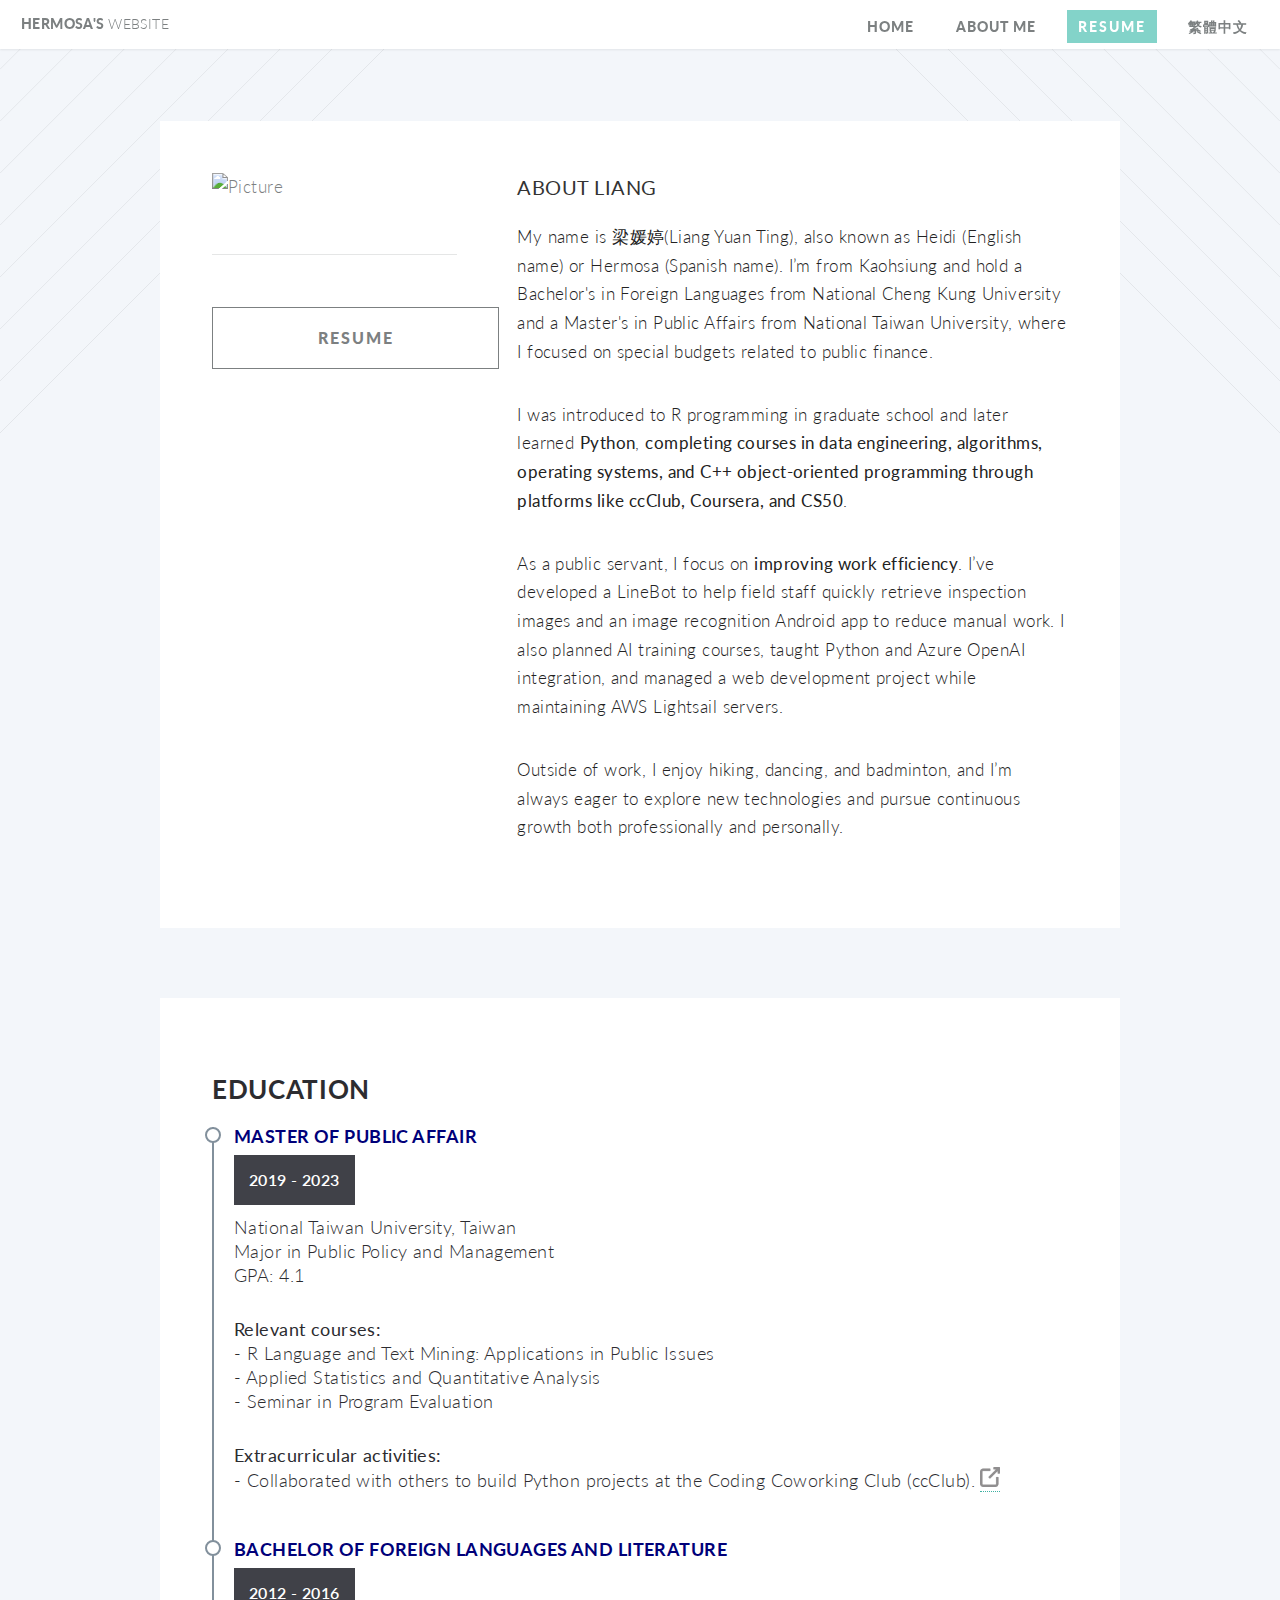
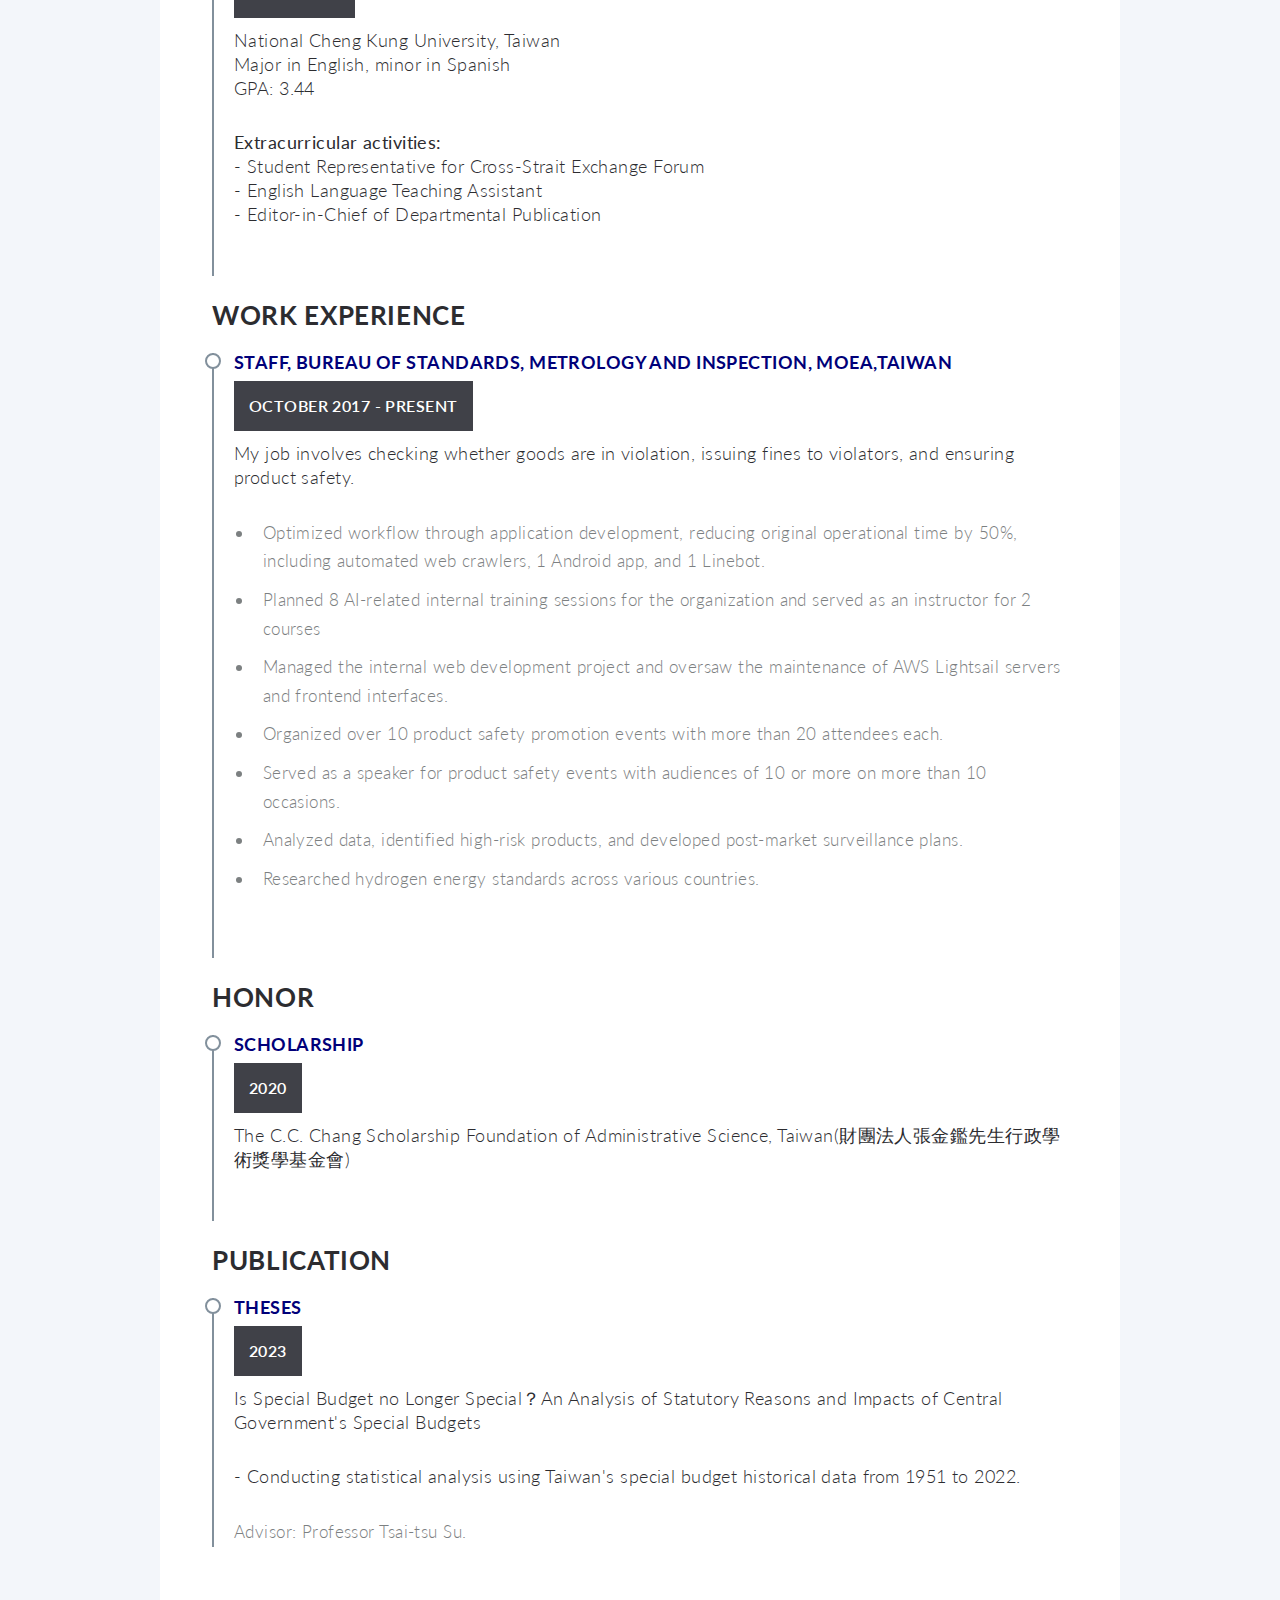
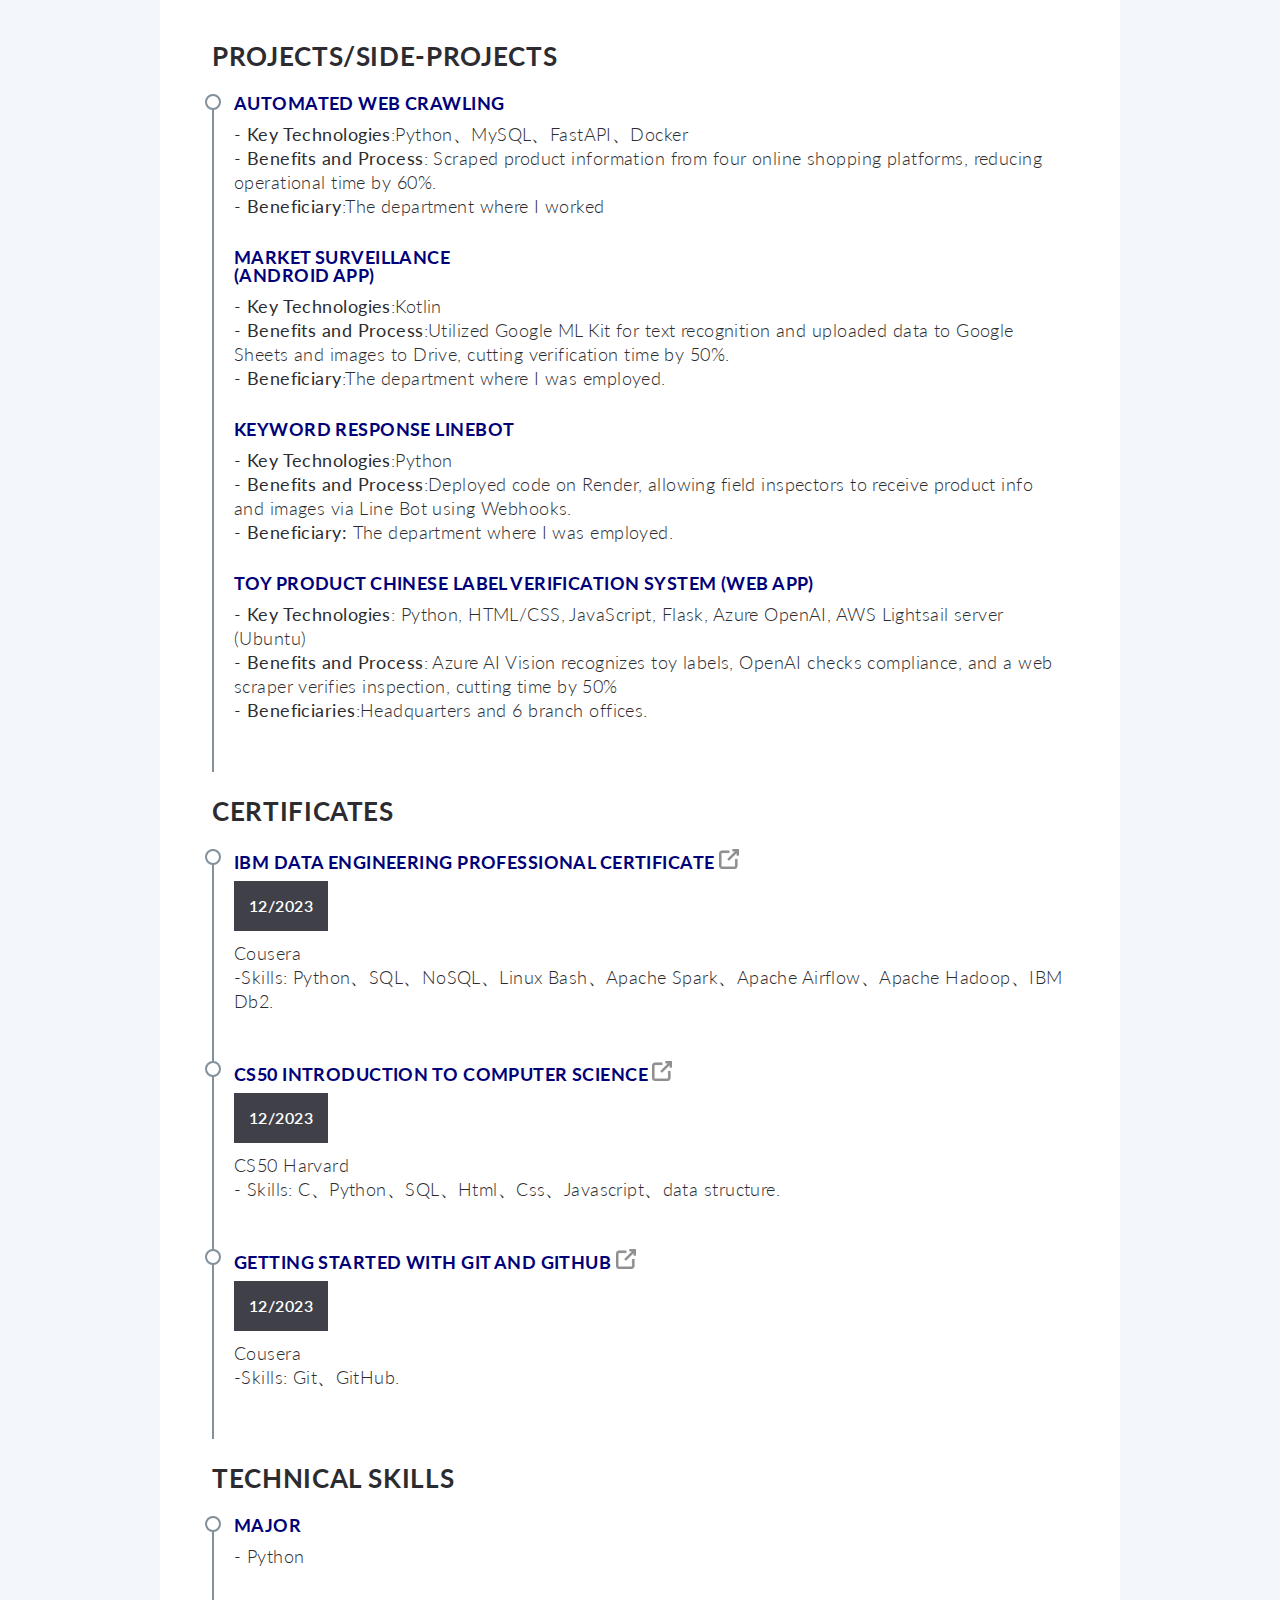
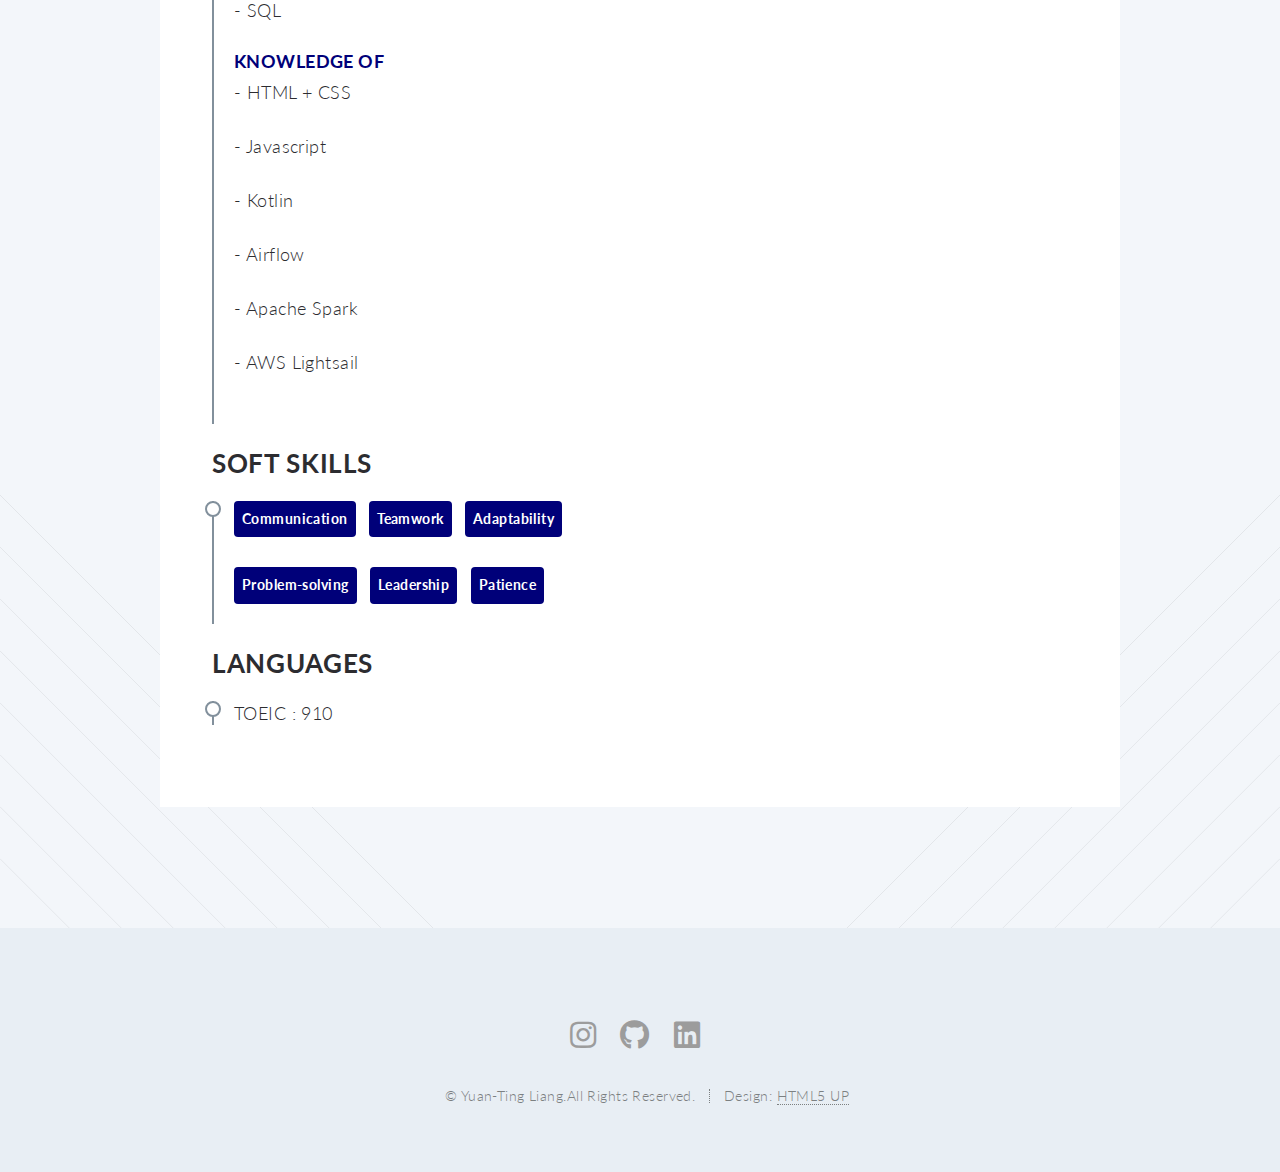
==== commit 523f0722: "Update about.html" ====
--- a/about.html
+++ b/about.html
@@ -25,7 +25,7 @@
 						<ul>
 							<li class="current"><a href="index.html">Home</a></li>
 							<li class="current"><a href="about.html">About me</a></li>
-							<li><a href="https://drive.google.com/file/d/19hqdn1bqqsyasBTtTMrqC7W2chN87PT1/view?usp=sharing" class="button primary">Resume</a></li>
+							<li><a href="https://drive.google.com/file/d/1gtoHhr8hrJ-k1GUBjpK4Que-EmmggeQu/view?usp=drive_link" class="button primary">Resume</a></li>
 							<li class="current"><a href="about_ch.html">繁體中文</a></li>
 						</ul>
 					</nav>
@@ -55,7 +55,7 @@
 
 												<header>
 													<h3>
-													<a href="https://drive.google.com/file/d/19hqdn1bqqsyasBTtTMrqC7W2chN87PT1/view?usp=sharing" class="button fit scrolly">Resume</a></h3>
+													<a href="https://drive.google.com/file/d/1gtoHhr8hrJ-k1GUBjpK4Que-EmmggeQu/view?usp=drive_link" class="button fit scrolly">Resume</a></h3>
 												</header>
 
 											</section>
@@ -166,7 +166,7 @@
 								<!-- project 1 -->
 								<h4><a href="https://github.com/micky2428/Automated-Web-Crawler">Automated Web Crawling</h4>
 								<p>- <strong>Key Technologies</strong>:Python、MySQL、FastAPI、Docker
-									<br>- <strong>Benefits and Process</strong>: Scraped product information from five online shopping platforms, reducing operational time by 60%.</br>
+									<br>- <strong>Benefits and Process</strong>: Scraped product information from four online shopping platforms, reducing operational time by 60%.</br>
 									- <strong>Beneficiary</strong>:The department where I worked</p>
 								 <!-- project 2 -->
 								<h4>Market Surveillance<br>(Android App)</h4>
